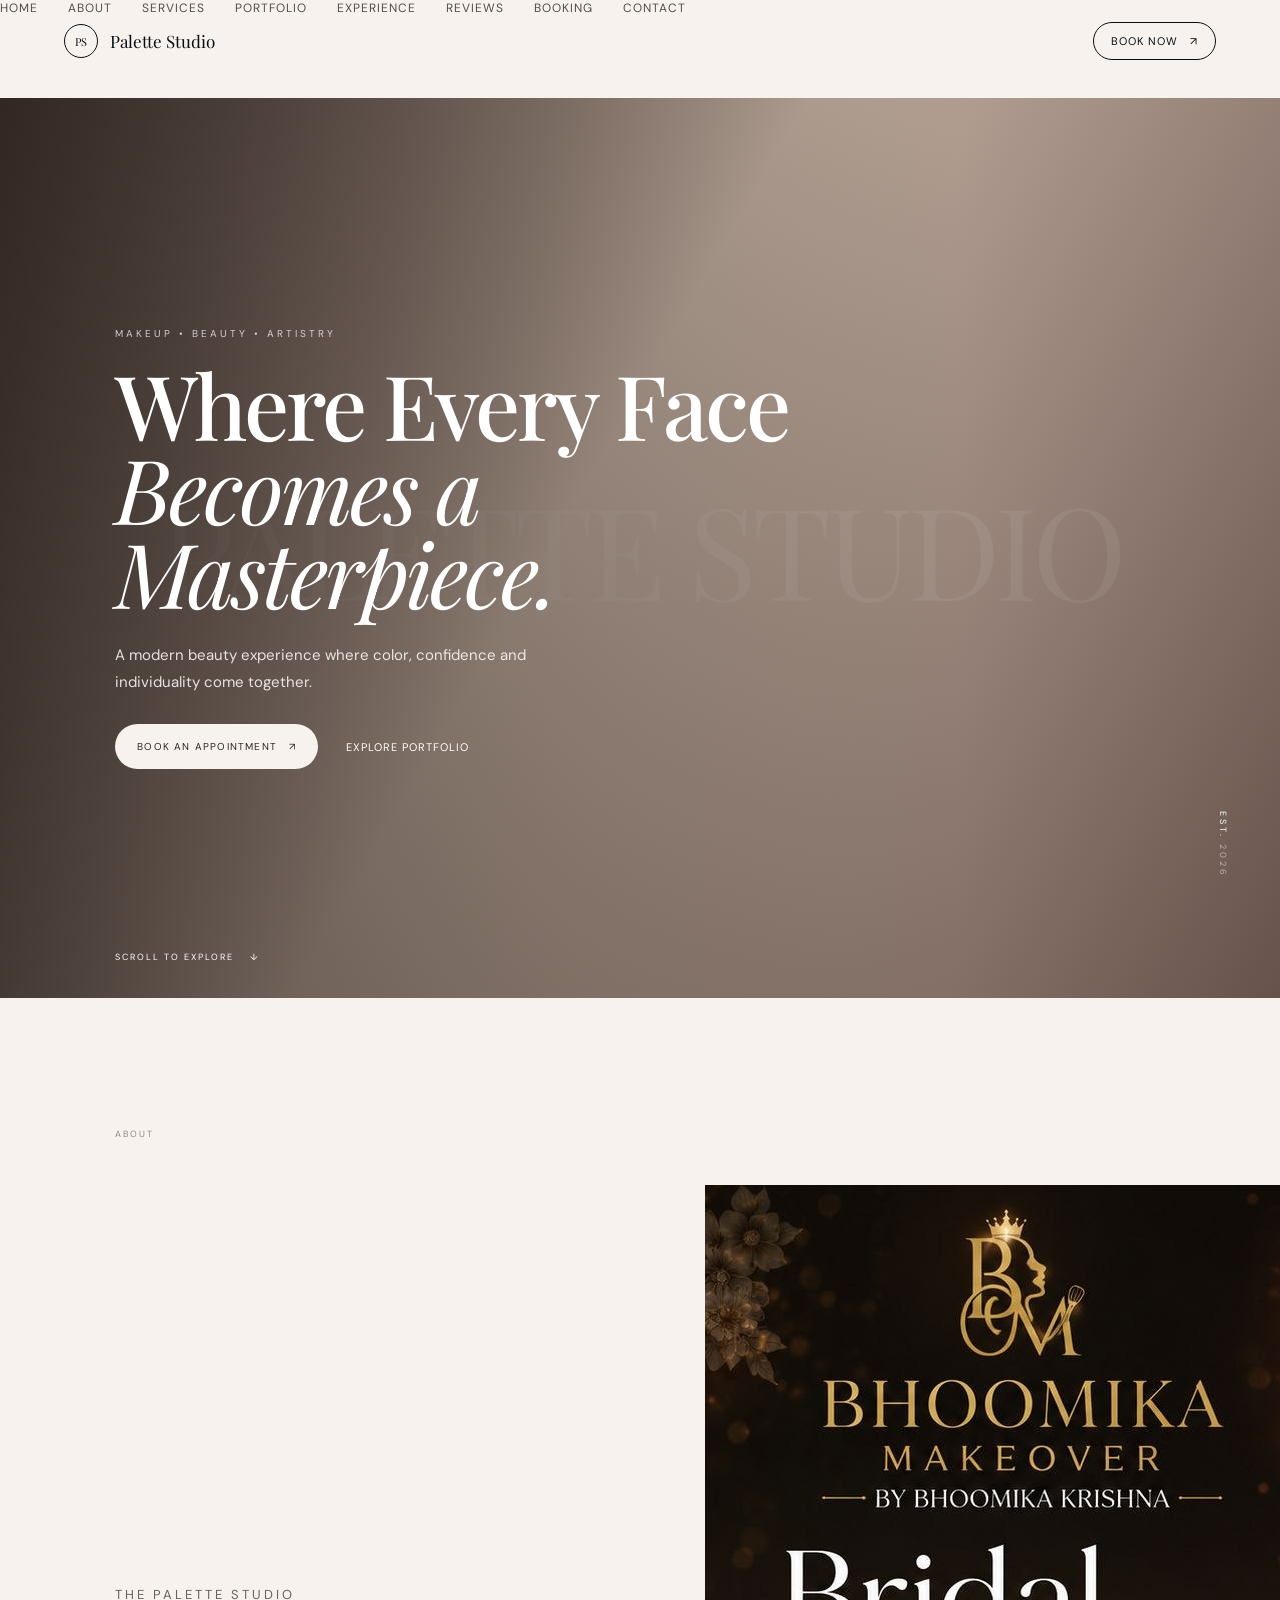
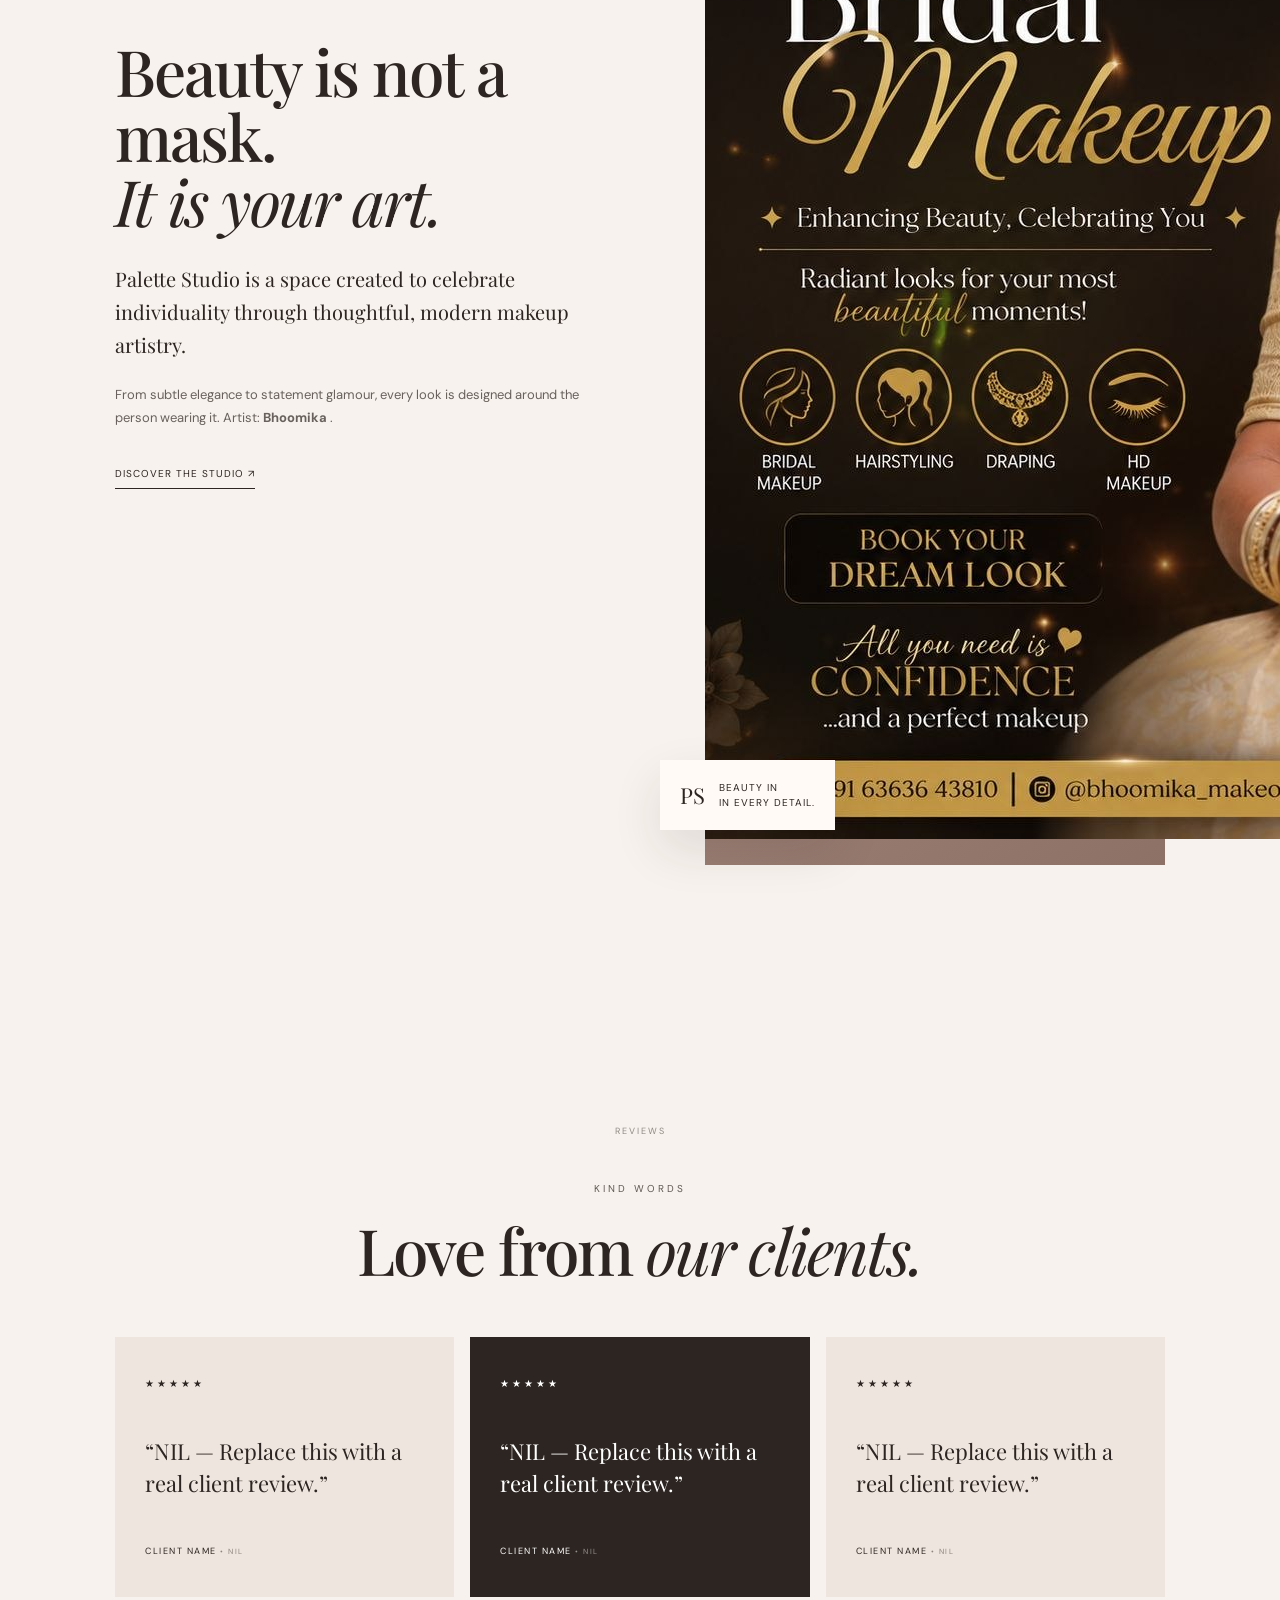
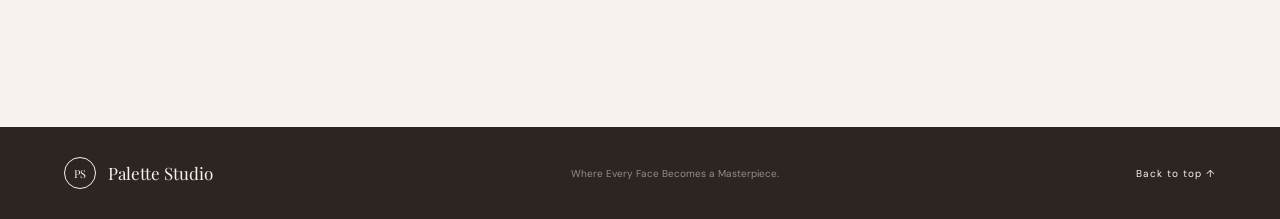
==== index.html @ 34e4a883 "Update index.html" ====
<!DOCTYPE html>

<html lang="en"><head>
<meta charset="utf-8"/><meta content="width=device-width, initial-scale=1.0" name="viewport"/>
<meta content="Palette Studio — Where Every Face Becomes a Masterpiece." name="description"/>
<title>Home | Palette Studio</title>
<link href="https://fonts.googleapis.com" rel="preconnect"/><link crossorigin="" href="https://fonts.gstatic.com" rel="preconnect"/>
<link href="https://fonts.googleapis.com/css2?family=DM+Sans:wght@400;500;600&amp;family=Playfair+Display:wght@400;500;600;700&amp;display=swap" rel="stylesheet"/>
<link href="style.css" rel="stylesheet"/></head><body id="top">
<div class="loader"><div class="loader-logo">PS</div><span>Palette Studio</span></div>
<header class="site-header">
<a class="brand" href="index.html#home"><span class="brand-mark">PS</span><span>Palette Studio</span></a>
<a class="nav-cta" href="booking.html">Book Now<span>↗</span></a>
<button aria-expanded="false" aria-label="Open menu" class="menu-toggle" id="menuToggle"><span></span><span></span></button>
</header>
<nav aria-label="Main navigation" class="nav" id="nav">
<a href="index.html#home">Home</a>
<a href="index.html#about">About</a>
<a href="services.html">Services</a>
<a href="portfolio.html">Portfolio</a>
<a href="experience.html">Experience</a>
<a href="index.html#reviews">Reviews</a>
<a href="booking.html">Booking</a>
<a href="contact.html">Contact</a>
</nav>
<main class="page-main"><section class="hero landing-section" id="home">
<div class="hero-image"></div>
<div class="hero-overlay"></div>
<div class="hero-content reveal">
<p class="eyebrow">MAKEUP • BEAUTY • ARTISTRY</p>
<h1>Where Every Face<br/><em>Becomes a Masterpiece.</em></h1>
<p class="hero-copy">A modern beauty experience where color, confidence and individuality come together.</p>
<div class="hero-actions">
<a class="btn btn-light" href="booking.html">Book an Appointment <span>↗</span></a>
<a class="text-link" href="portfolio.html">Explore Portfolio <span></span></a>
</div>
</div>
<div class="hero-side">EST. <span>2026</span></div>
<div class="scroll-note">SCROLL TO EXPLORE <span>↓</span></div>
</section>
<section class="intro section landing-section" id="about">
<div class="section-number">ABOUT</div>
<div class="intro-grid">
<div class="intro-copy reveal">
<p class="eyebrow">THE PALETTE STUDIO</p>
<h2>Beauty is not a mask.<br/><em>It is your art.</em></h2>
<p class="lead">Palette Studio is a space created to celebrate individuality through thoughtful, modern makeup artistry.</p>
<p>From subtle elegance to statement glamour, every look is designed around the person wearing it. Artist: <strong> Bhoomika </strong>.<strong></strong></p>
<a class="outline-link" href="services.html">Discover the Studio <span>↗</span></a>
</div>
<div class="intro-visual reveal">
 
<div class="image-frame portrait-placeholder"><img src="index_img.jpg" alt="brocher"><span>YOUR<br/>PHOTO</span></div>
   
<div class="floating-card"><span>PS</span><small>Beauty in<br/>in every detail.</small></div>
</div>
</div>
</section>
<section class="reviews section landing-section" id="reviews">
<div class="section-heading centered reveal"><div class="section-number">REVIEWS</div><p class="eyebrow">KIND WORDS</p><h2>Love from <em>our clients.</em></h2></div>
<div class="review-grid">
<blockquote class="review reveal"><span>★★★★★</span><p>“NIL — Replace this with a real client review.”</p><footer>CLIENT NAME <small>• NIL</small></footer></blockquote>
<blockquote class="review featured reveal"><span>★★★★★</span><p>“NIL — Replace this with a real client review.”</p><footer>CLIENT NAME <small>• NIL</small></footer></blockquote>
<blockquote class="review reveal"><span>★★★★★</span><p>“NIL — Replace this with a real client review.”</p><footer>CLIENT NAME <small>• NIL</small></footer></blockquote>
</div>
</section></main>
<footer class="footer">
<a class="brand" href="index.html#home"><span class="brand-mark">PS</span><span>Palette Studio</span></a>
<p>Where Every Face Becomes a Masterpiece.</p>
<div><a href="#top">Back to top ↑</a></div>
</footer>

<script src="script.js"></script></body></html>
---- style.css ----
*{box-sizing:border-box;margin:0;padding:0}html{scroll-behavior:smooth}body{font-family:"DM Sans",sans-serif;background:#f7f2ed;color:#2d2521;overflow-x:hidden}a{color:inherit;text-decoration:none}button{font:inherit}.loader{position:fixed;inset:0;background:#2d2521;color:#f7f2ed;z-index:9999;display:flex;align-items:center;justify-content:center;flex-direction:column;gap:12px;transition:.7s}.loader.hide{opacity:0;pointer-events:none}.loader-logo,.brand-mark{width:42px;height:42px;border:1px solid currentColor;border-radius:50%;display:grid;place-items:center;font-family:"Playfair Display";font-size:14px}.loader span{font-family:"Playfair Display";letter-spacing:2px}.site-header{height:82px;position:fixed;top:0;left:0;right:0;z-index:1000;padding:0 5vw;display:flex;align-items:center;justify-content:space-between;color:#fff;mix-blend-mode:difference;transition:background .35s ease,color .35s ease,box-shadow .35s ease,backdrop-filter .35s ease}.site-header.menu-open{background:#2d2521;color:#f7f2ed;mix-blend-mode:normal}.site-header.scrolled{background:rgba(247,242,237,.96);color:#2d2521;mix-blend-mode:normal;box-shadow:0 8px 30px rgba(45,37,33,.08);backdrop-filter:blur(12px)}.brand{display:flex;align-items:center;gap:12px;font-family:"Playfair Display";font-size:17px}.brand-mark{width:34px;height:34px;font-size:11px}.nav{display:flex;gap:30px;font-size:12px;letter-spacing:1px;text-transform:uppercase}.nav a{opacity:.8;transition:.3s}.nav a:hover{opacity:1}.nav-cta{border:1px solid currentColor;padding:11px 17px;border-radius:30px;font-size:11px;text-transform:uppercase;letter-spacing:1px}.nav-cta span,.btn span{margin-left:12px}.menu-toggle{display:none;background:none;border:0;color:inherit}.hero{height:100vh;min-height:680px;position:relative;color:#fff;display:flex;align-items:center;padding:0 9vw}.hero-image{position:absolute;inset:0;background:linear-gradient(120deg,#65544d,#cbb7a8 45%,#6d5750)}.hero-image:after{content:"PALETTE STUDIO";position:absolute;inset:0;display:grid;place-items:center;font:clamp(50px,10vw,170px)/1 "Playfair Display";color:rgba(255,255,255,.08);letter-spacing:-5px}.hero-overlay{position:absolute;inset:0;background:linear-gradient(90deg,rgba(30,22,19,.72),rgba(30,22,19,.08) 75%)}.hero-content{position:relative;z-index:1;max-width:800px}.eyebrow{font-size:10px;letter-spacing:3px;text-transform:uppercase;margin-bottom:22px;opacity:.75}.hero h1{font:clamp(48px,7vw,100px)/.94 "Playfair Display";letter-spacing:-3px;font-weight:500}.hero h1 em,h2 em,h3 em{font-style:italic;font-weight:400}.hero-copy{max-width:460px;margin:28px 0;font-size:15px;line-height:1.8;opacity:.85}.hero-actions{display:flex;align-items:center;gap:28px}.btn{display:inline-flex;align-items:center;padding:16px 22px;border-radius:40px;text-transform:uppercase;letter-spacing:1.2px;font-size:10px}.btn-light{background:#f7f2ed;color:#2d2521}.btn-dark{background:#2d2521;color:#f7f2ed}.text-link{font-size:11px;text-transform:uppercase;letter-spacing:1px}.text-link span{margin-left:10px}.hero-side{position:absolute;right:4vw;bottom:120px;writing-mode:vertical-rl;font-size:9px;letter-spacing:3px}.hero-side span{opacity:.5}.scroll-note{position:absolute;bottom:35px;left:9vw;font-size:9px;letter-spacing:2px}.scroll-note span{margin-left:12px}.section{padding:130px 9vw;scroll-margin-top:92px}.section-number{font-size:9px;letter-spacing:2px;opacity:.5;margin-bottom:45px}.intro-grid{display:grid;grid-template-columns:1fr 1fr;gap:9vw;align-items:center}.intro-copy h2,.section-heading h2,.experience h2,.contact h2{font:clamp(42px,5vw,72px)/1.02 "Playfair Display";font-weight:500;letter-spacing:-2px;margin-bottom:28px}.intro-copy .lead{font:20px/1.65 "Playfair Display";max-width:520px}.intro-copy>p:not(.lead){font-size:13px;line-height:1.8;max-width:500px;margin:22px 0 32px;opacity:.7}.outline-link{display:inline-block;border-bottom:1px solid #2d2521;padding-bottom:8px;text-transform:uppercase;font-size:10px;letter-spacing:1px}.intro-visual{position:relative;max-width:460px;margin-left:auto}.image-frame{aspect-ratio:4/5;background:#d7c8bd;display:grid;place-items:center}.portrait-placeholder{background:linear-gradient(145deg,#c5ada0,#8d7066)}.portrait-placeholder span,.gallery-placeholder span{color:rgba(255,255,255,.65);letter-spacing:4px;font-size:10px;text-align:center}.floating-card{position:absolute;left:-45px;bottom:35px;background:#fffaf6;padding:20px;display:flex;gap:14px;align-items:center;box-shadow:0 20px 50px #2d25211c}.floating-card span{font:22px "Playfair Display"}.floating-card small{font:10px/1.5 "DM Sans";letter-spacing:1px;text-transform:uppercase}.services{background:#eee5de}.section-heading{max-width:720px}.section-heading>p:last-child{font-size:13px;line-height:1.8;max-width:480px;opacity:.6}.service-list{margin-top:65px;border-top:1px solid #2d252122}.service-card{display:grid;grid-template-columns:80px 1fr 40px;align-items:center;gap:20px;padding:28px 10px;border-bottom:1px solid #2d252122;transition:.4s}.service-card:hover{padding-left:25px;background:#f7f2ed}.service-no{font-size:10px;opacity:.45}.service-card h3{font:clamp(28px,3vw,44px) "Playfair Display";font-weight:400}.service-card p{font-size:11px;opacity:.55;margin-top:8px}.service-arrow{font-size:20px;transition:.3s}.service-card:hover .service-arrow{transform:rotate(45deg)}.statement{background:#2d2521;color:#f7f2ed;min-height:580px;display:grid;place-items:center;text-align:center;padding:80px 20px}.statement-inner{display:flex;align-items:center;flex-direction:column}.quote-mark{font:80px "Playfair Display";opacity:.4}.statement p{font:clamp(35px,5vw,68px)/1.1 "Playfair Display";letter-spacing:-2px}.statement-line{height:1px;width:70px;background:#f7f2ed55;margin:35px}.statement small{font-size:9px;letter-spacing:4px}.work-heading{display:flex;justify-content:space-between;gap:50px;align-items:end;max-width:none}.work-heading>p{max-width:300px;font-size:12px;line-height:1.8;opacity:.6}.gallery{margin-top:60px;display:grid;grid-template-columns:1.1fr .8fr .8fr;gap:18px;align-items:start}.gallery-item{position:relative}.gallery-item.tall{grid-row:span 2}.gallery-item.wide{grid-column:span 2}.gallery-placeholder{min-height:340px;background:linear-gradient(145deg,#a98d7f,#d7c7bd);display:grid;place-items:center;transition:.5s}.tall .gallery-placeholder{min-height:700px;background:linear-gradient(145deg,#765c53,#cbb0a3)}.wide .gallery-placeholder{min-height:330px;background:linear-gradient(100deg,#8b7065,#d3bfb2)}.gallery-item:hover .gallery-placeholder{transform:scale(.985)}.gallery-label{font-size:9px;letter-spacing:1.5px;margin-top:10px;opacity:.55}.experience{background:#e4d8cf}.experience-grid{display:grid;grid-template-columns:1fr 1.5fr;gap:8vw}.feature-grid{display:grid;grid-template-columns:1fr 1fr;gap:1px;background:#2d252120}.feature{background:#e4d8cf;padding:35px 25px;min-height:190px}.feature b{font-size:9px;letter-spacing:2px;opacity:.5}.feature h3{font:26px "Playfair Display";margin:28px 0 10px}.feature p{font-size:11px;line-height:1.7;opacity:.6}.centered{text-align:center;margin:auto}.review-grid{margin-top:55px;display:grid;grid-template-columns:repeat(3,1fr);gap:16px}.review{padding:40px 30px;background:#eee5de;min-height:260px;display:flex;flex-direction:column;justify-content:space-between}.review.featured{background:#2d2521;color:#fff}.review span{font-size:10px;letter-spacing:3px}.review p{font:22px/1.45 "Playfair Display"}.review footer{font-size:9px;letter-spacing:1.5px}.review footer small{opacity:.5}.booking{min-height:620px;background:#c6a99b;position:relative;overflow:hidden;padding:120px 9vw;display:flex;align-items:center}.booking-content{position:relative;z-index:2;max-width:650px}.booking h2{font:clamp(50px,7vw,100px)/.95 "Playfair Display";letter-spacing:-4px;margin-bottom:28px}.booking-content>p:not(.eyebrow){max-width:440px;line-height:1.8;font-size:14px;margin-bottom:32px}.booking-orbit{position:absolute;right:-7%;top:50%;transform:translateY(-50%);width:min(55vw,650px);aspect-ratio:1;border:1px solid #fff6;border-radius:50%;display:grid;place-items:center;font:clamp(40px,7vw,90px) "Playfair Display";color:#fff4;letter-spacing:-5px}.booking-orbit:before,.booking-orbit:after{content:"";position:absolute;border:1px solid #fff5;border-radius:50%}.booking-orbit:before{inset:13%}.booking-orbit:after{inset:26%}.booking-orbit span{position:absolute}.booking-orbit span:last-child{transform:translate(100px,100px);font-size:.35em}.contact{background:#f7f2ed;scroll-margin-top:92px}.contact-grid{display:grid;grid-template-columns:1fr 1.1fr;gap:8vw;align-items:start}.contact-intro{position:sticky;top:110px}.contact-copy{max-width:420px;font-size:13px;line-height:1.8;opacity:.6;margin-top:18px}.contact-form{border-top:1px solid #2d252122}.form-field{padding:18px 0;border-bottom:1px solid #2d252122}.form-field label{display:block;font-size:9px;letter-spacing:2px;text-transform:uppercase;opacity:.55;margin-bottom:9px}.form-field label span{opacity:.8}.form-field input,.form-field select,.form-field textarea{width:100%;border:0;outline:0;background:transparent;color:#2d2521;font:20px/1.4 "Playfair Display";padding:4px 0;border-radius:0}.form-field input::placeholder,.form-field textarea::placeholder{color:#2d252166}.form-field select{font-family:"DM Sans",sans-serif;font-size:13px;cursor:pointer}.form-field textarea{font-family:"DM Sans",sans-serif;font-size:13px;resize:vertical;min-height:105px}.form-row{display:grid;grid-template-columns:1fr 1fr;gap:35px}.form-field input:focus,.form-field select:focus,.form-field textarea:focus{border-bottom:1px solid #2d2521}.form-field input.invalid,.form-field select.invalid,.form-field textarea.invalid{border-bottom:1px solid #a23b2f}.field-error{display:block;min-height:16px;margin-top:5px;font-size:10px;color:#a23b2f}.form-submit{border:0;cursor:pointer;margin-top:28px;padding:18px 25px}.form-note{font-size:10px;line-height:1.7;opacity:.5;margin-top:14px}.form-status{font-size:11px;min-height:18px;margin-top:10px}.footer{background:#2d2521;color:#f7f2ed;padding:30px 5vw;display:flex;align-items:center;justify-content:space-between}.footer{background:#2d2521;color:#f7f2ed;padding:30px 5vw;display:flex;align-items:center;justify-content:space-between}.footer .brand-mark{width:32px;height:32px}.footer p{font-size:10px;opacity:.5}.footer>div{font-size:10px;letter-spacing:1px}.reveal{opacity:0;transform:translateY(30px);transition:opacity .8s ease,transform .8s ease}.reveal.visible{opacity:1;transform:none}.cursor-dot,.cursor-ring{position:fixed;pointer-events:none;z-index:9998;transform:translate(-50%,-50%);border-radius:50%}.cursor-dot{width:5px;height:5px;background:#2d2521}.cursor-ring{width:28px;height:28px;border:1px solid #2d2521;transition:width .25s,height .25s}.cursor-ring.active{width:48px;height:48px}@media(max-width:900px){
  html.menu-open,body.menu-open{overflow:hidden;height:100%;}
  body.menu-open{touch-action:none;}
  .site-header{
    height:82px;
    position:fixed;
    top:0;left:0;right:0;
    padding:0 5vw;
    mix-blend-mode:normal;
    background:#000;
    color:#f7f2ed;
    z-index:3000;
  }
  .site-header.scrolled{background:#f7f2ed;color:#2d2521;}
  .site-header.menu-open,.site-header.menu-open.scrolled{
    background:#000;
    color:#f7f2ed;
    mix-blend-mode:normal;
    box-shadow:none;
  }
  .site-header .brand,.site-header .menu-toggle{position:relative;z-index:3002;}
  .site-header .nav-cta{display:none;}
  .nav{
    display:none;
    position:fixed;
    top:82px;
    left:0;
    right:0;
    bottom:0;
    width:100%;
    height:calc(100dvh - 82px);
    margin:0;
    padding:42px 9vw 60px;
    background:#000;
    color:#f7f2ed;
    flex-direction:column;
    justify-content:flex-start;
    align-items:flex-start;
    gap:28px;
    overflow-y:auto;
    overflow-x:hidden;
    -webkit-overflow-scrolling:touch;
    z-index:2999;
    opacity:0;
    visibility:hidden;
    pointer-events:none;
    transform:none;
    mix-blend-mode:normal;
    isolation:isolate;
  }
  .nav.open{
    display:flex;
    opacity:1;
    visibility:visible;
    pointer-events:auto;
  }
  .nav a{
    display:block;
    color:#f7f2ed;
    opacity:1;
    font-size:16px;
    line-height:1.2;
    letter-spacing:2px;
    padding:4px 0;
  }
  .menu-toggle{
    display:flex;
    flex-direction:column;
    gap:5px;
    width:30px;
    height:30px;
    align-items:flex-end;
    justify-content:center;
    background:#000;
    border:0;
    color:#f7f2ed;
    padding:0;
    cursor:pointer;
  }
  .menu-toggle span{display:block;width:22px;height:1px;background:currentColor;}
  .hero{padding:0 7vw;}
  .hero h1{letter-spacing:-2px;}
  .section{padding:95px 7vw;}
  .intro-grid,.experience-grid,.contact-grid{grid-template-columns:1fr;gap:55px;}
  .intro-visual{margin:auto;width:80%;}
  .work-heading{display:block;}
  .work-heading>p{margin-top:20px;}
  .gallery{grid-template-columns:1fr 1fr;}
  .gallery-item.tall{grid-row:auto;}
  .tall .gallery-placeholder{min-height:500px;}
  .wide{grid-column:span 2;}
  .review-grid{grid-template-columns:1fr;}
  .booking{padding:90px 7vw;}
  .booking-orbit{right:-25%;width:90vw;opacity:.8;}
  .footer{flex-wrap:wrap;gap:20px;}
  .footer p{order:3;width:100%;}
}
@media(max-width:600px){
  .site-header{height:76px;}
  .nav{top:76px;height:calc(100dvh - 76px);}
  .brand{font-size:16px;}
  .brand-mark{width:38px;height:38px;}
  .hero{min-height:700px;}
  .hero-actions{flex-direction:column;align-items:flex-start;gap:20px;}
  .intro-visual{width:92%;}
  .floating-card{left:-15px;}
  .form-row{grid-template-columns:1fr;gap:0;}
  .contact-intro{position:static;}
  .gallery{grid-template-columns:1fr;}
  .wide{grid-column:auto;}
  .tall .gallery-placeholder,.gallery-placeholder,.wide .gallery-placeholder{min-height:430px;}
  .feature-grid{grid-template-columns:1fr;}
  .booking h2{letter-spacing:-2px;}
  .booking-orbit{right:-55%;width:120vw;}
  .cursor-dot,.cursor-ring{display:none;}
  .footer{display:grid;grid-template-columns:1fr;}
  .footer p{order:initial;width:auto;}
}

/* =========================================================
   TRUE MULTI-PAGE NAVIGATION
   ========================================================= */
html { background:#f7f2ed; }
body { min-height:100vh; }
.page-main { padding-top:82px; }
.page-main > section:first-child { min-height:calc(100vh - 82px); }
.menu-page-main > section:first-child { min-height:calc(100vh - 82px); }

@media(max-width:900px){
  .site-header{position:fixed!important;top:0!important;left:0!important;right:0!important;z-index:5000!important;mix-blend-mode:normal!important;background:#000!important;color:#f7f2ed!important;}
  .site-header.scrolled,.site-header.menu-open{background:#000!important;color:#f7f2ed!important;}
  .nav{z-index:4999!important;background:#000!important;color:#f7f2ed!important;}
  .nav.open{display:flex!important;}
  .page-main{padding-top:76px;}
  .page-main > section:first-child,.menu-page-main > section:first-child{min-height:calc(100vh - 76px);}
}

/* A mobile menu is an opaque layer, never transparent to page content. */
@media(max-width:900px){
  .nav{background:#000!important;opacity:1!important;backdrop-filter:none!important;isolation:isolate!important;}
  .nav a{color:#f7f2ed!important;}
  body.menu-open{overflow:hidden!important;position:fixed!important;width:100%!important;left:0;right:0;}
  html.menu-open{overflow:hidden!important;}
}
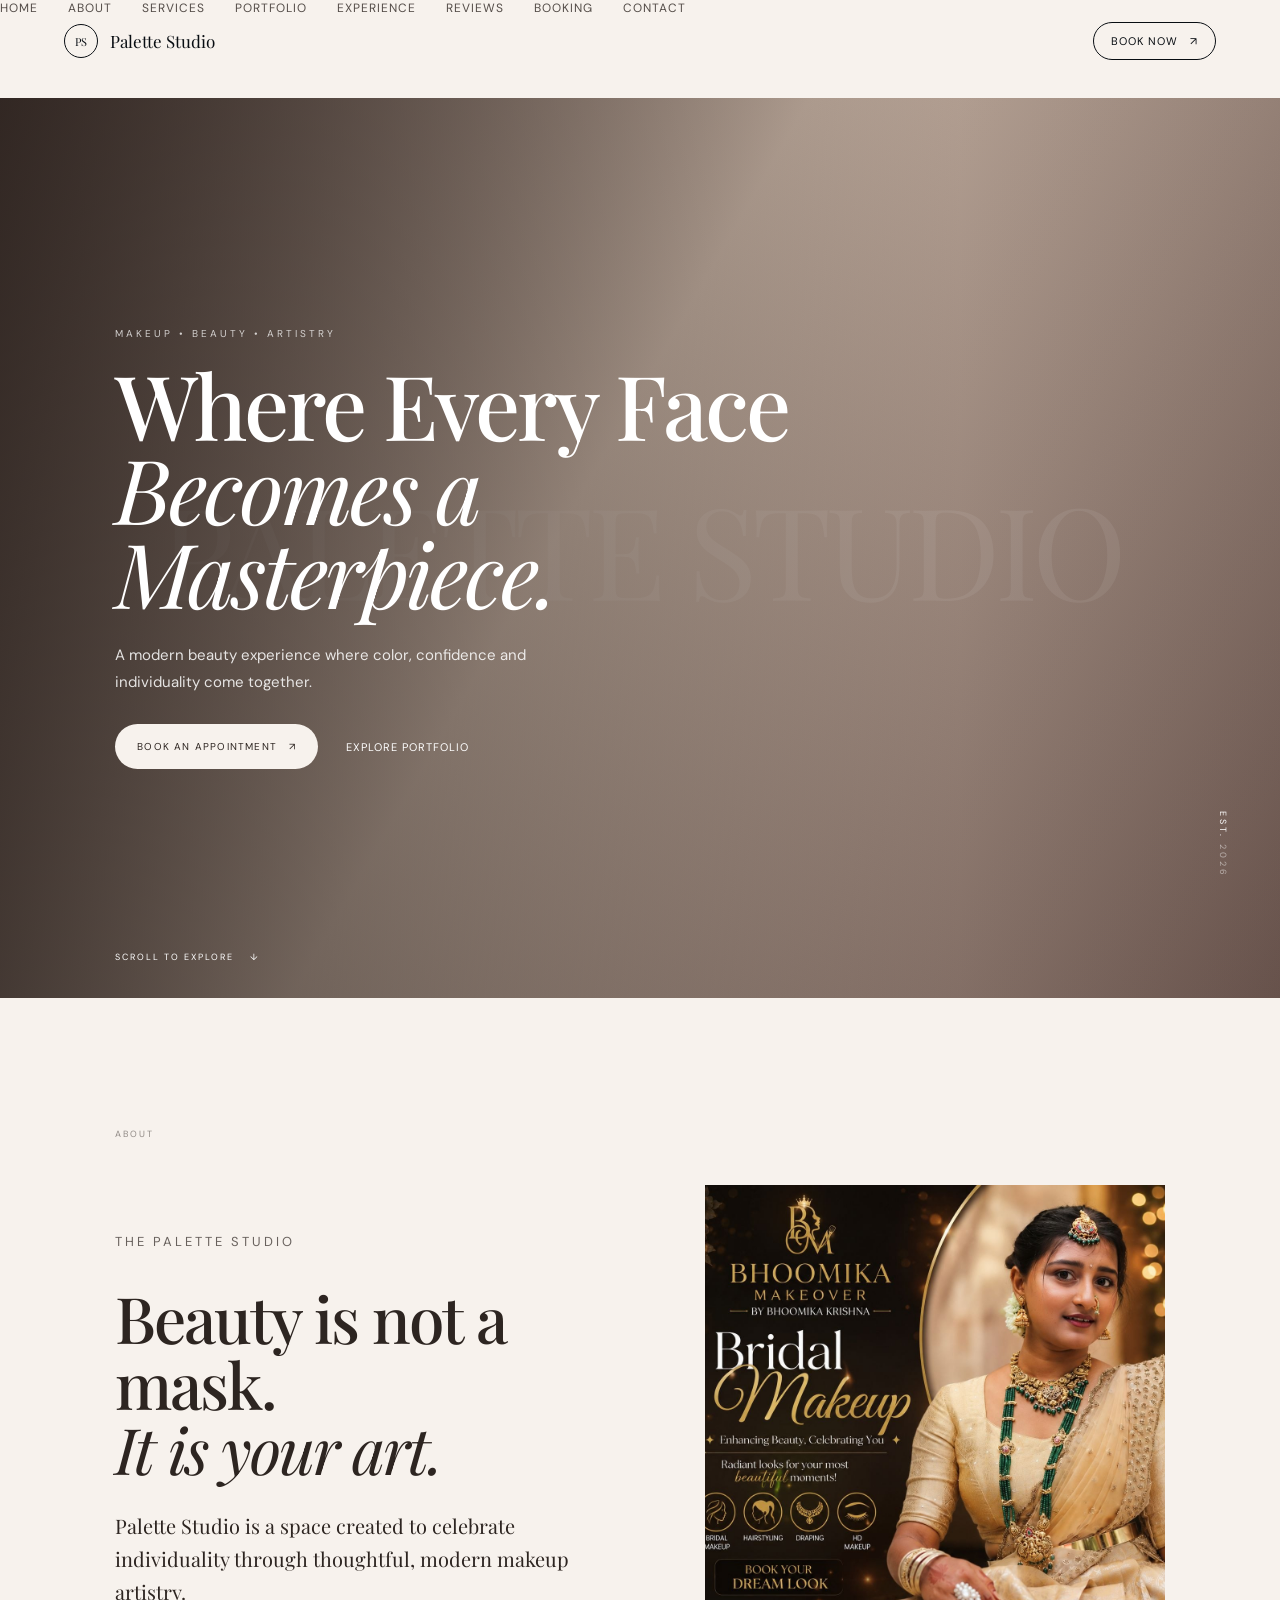
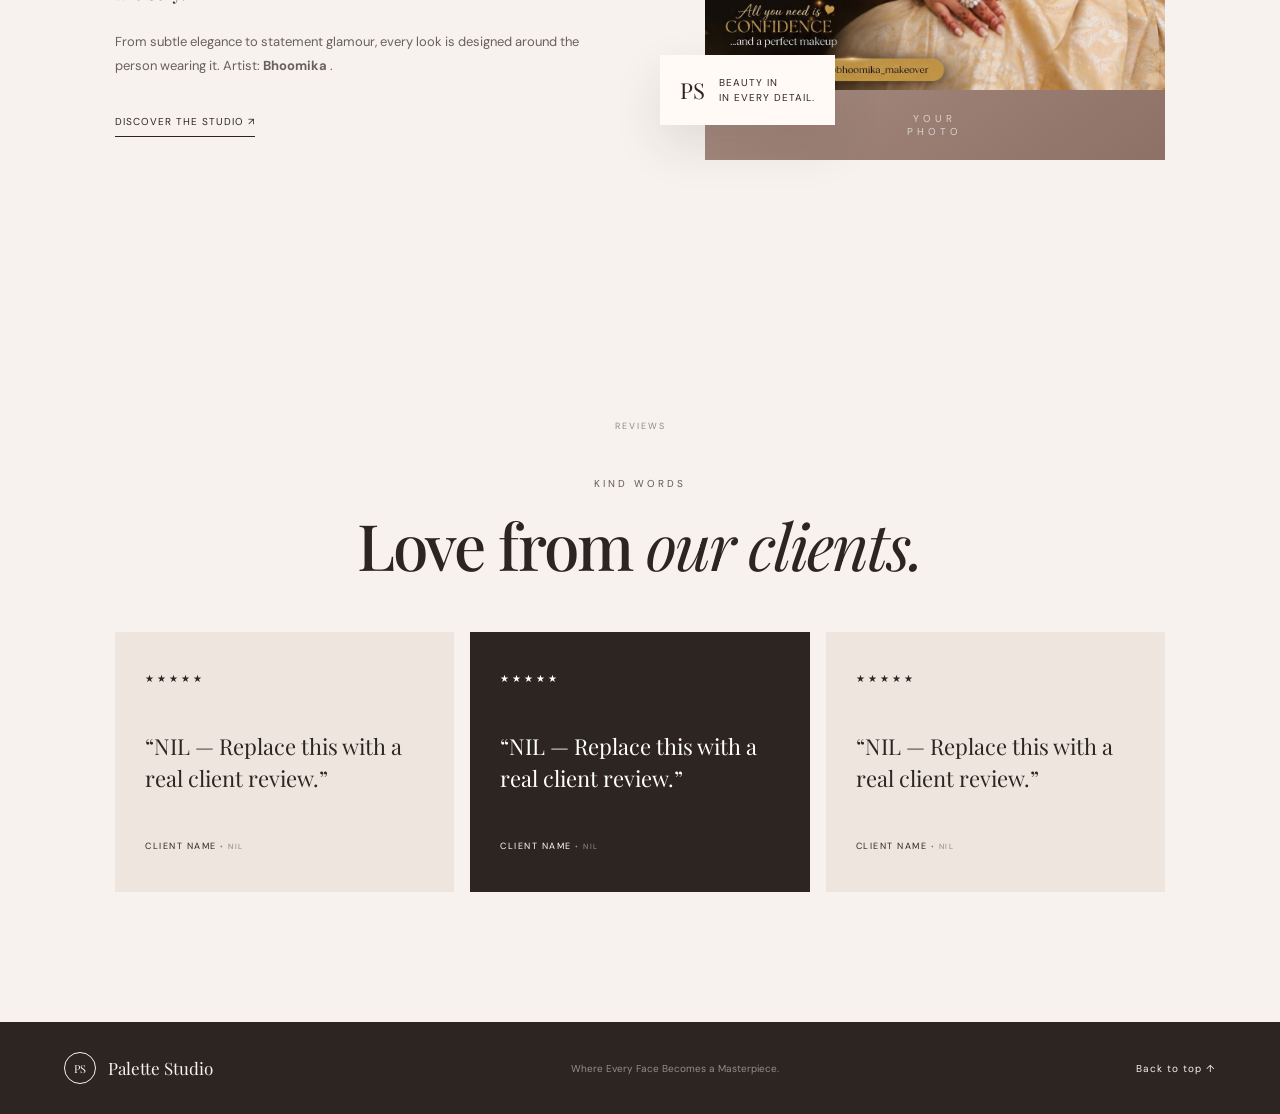
==== commit 7cb42b57: "Update index.html" ====
--- a/index.html
+++ b/index.html
@@ -49,9 +49,11 @@
 <a class="outline-link" href="services.html">Discover the Studio <span>↗</span></a>
 </div>
 <div class="intro-visual reveal">
+<div class="image-frame portrait-placeholder">
  
-<div class="image-frame portrait-placeholder"><img src="index_img.jpg" alt="brocher"><span>YOUR<br/>PHOTO</span></div>
-   
+ <img src="index_img.jpg" alt="brocher" style="width: 100%; height: 100%; object-fit: cover;">
+ 
+ <span>YOUR<br/>PHOTO</span></div>
 <div class="floating-card"><span>PS</span><small>Beauty in<br/>in every detail.</small></div>
 </div>
 </div>
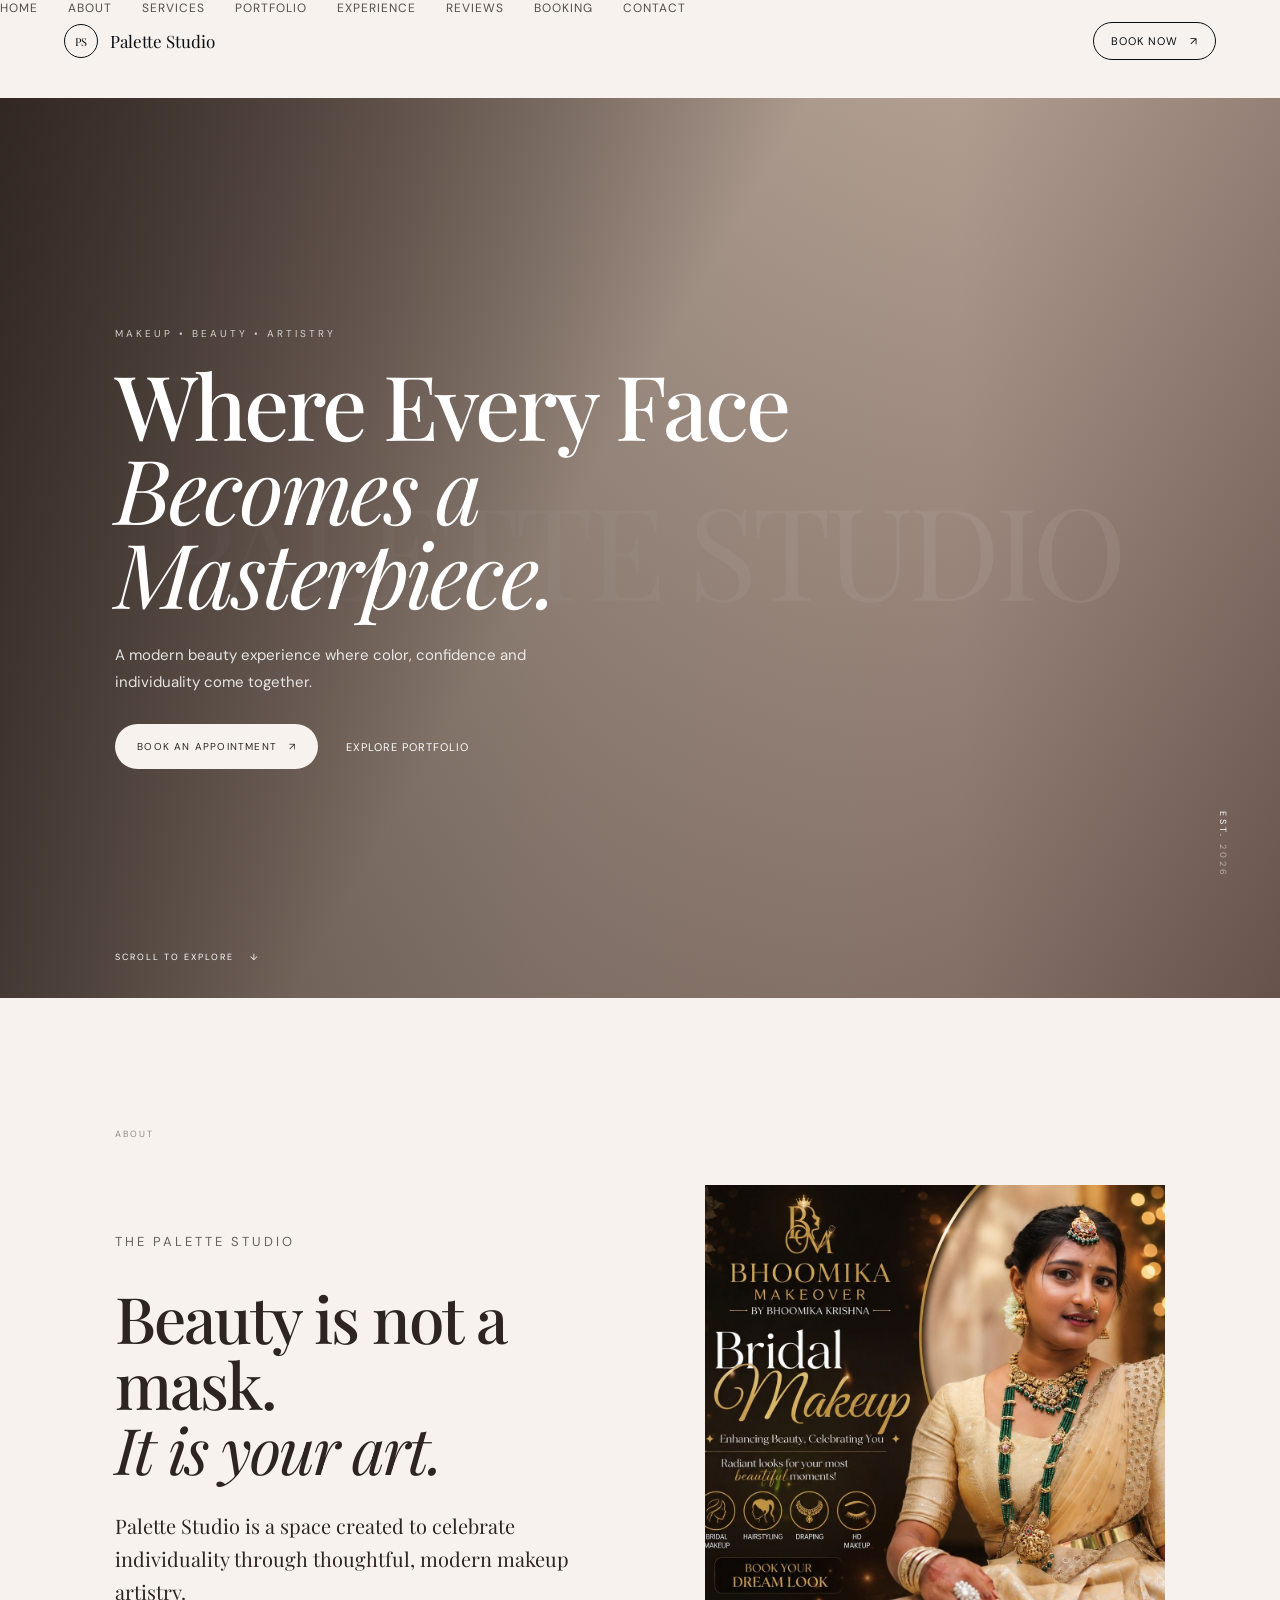
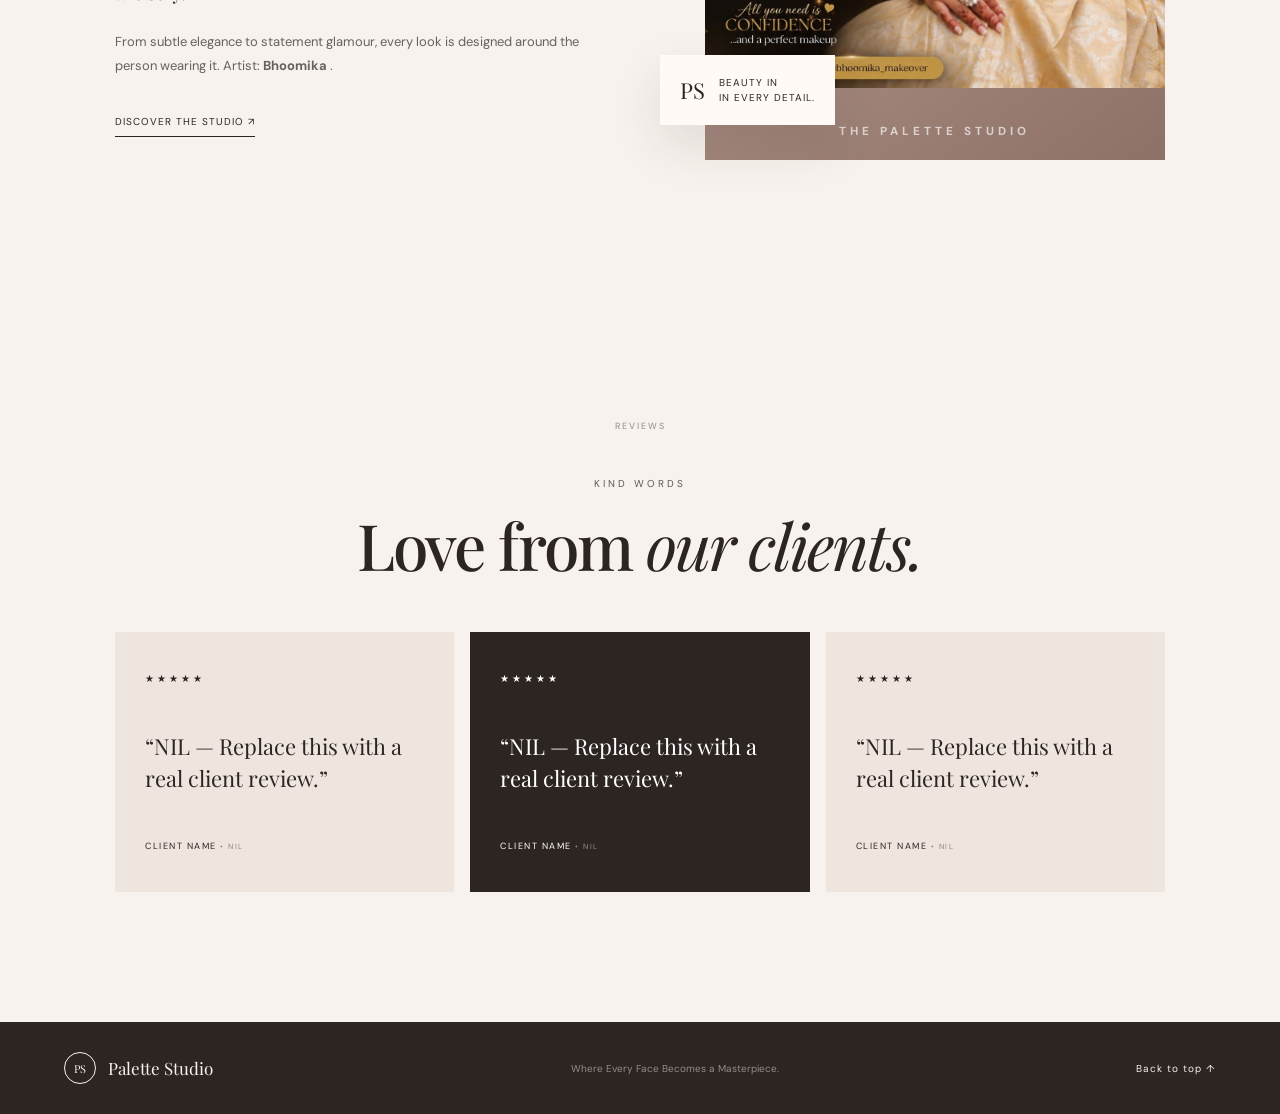
==== commit 4859e4df: "Update index.html" ====
--- a/index.html
+++ b/index.html
@@ -53,7 +53,7 @@
  
  <img src="index_img.jpg" alt="brocher" style="width: 100%; height: 100%; object-fit: cover;">
  
- <span>YOUR<br/>PHOTO</span></div>
+ <span><br/><h3>THE PALETTE STUDIO</h3></span></div>
 <div class="floating-card"><span>PS</span><small>Beauty in<br/>in every detail.</small></div>
 </div>
 </div>
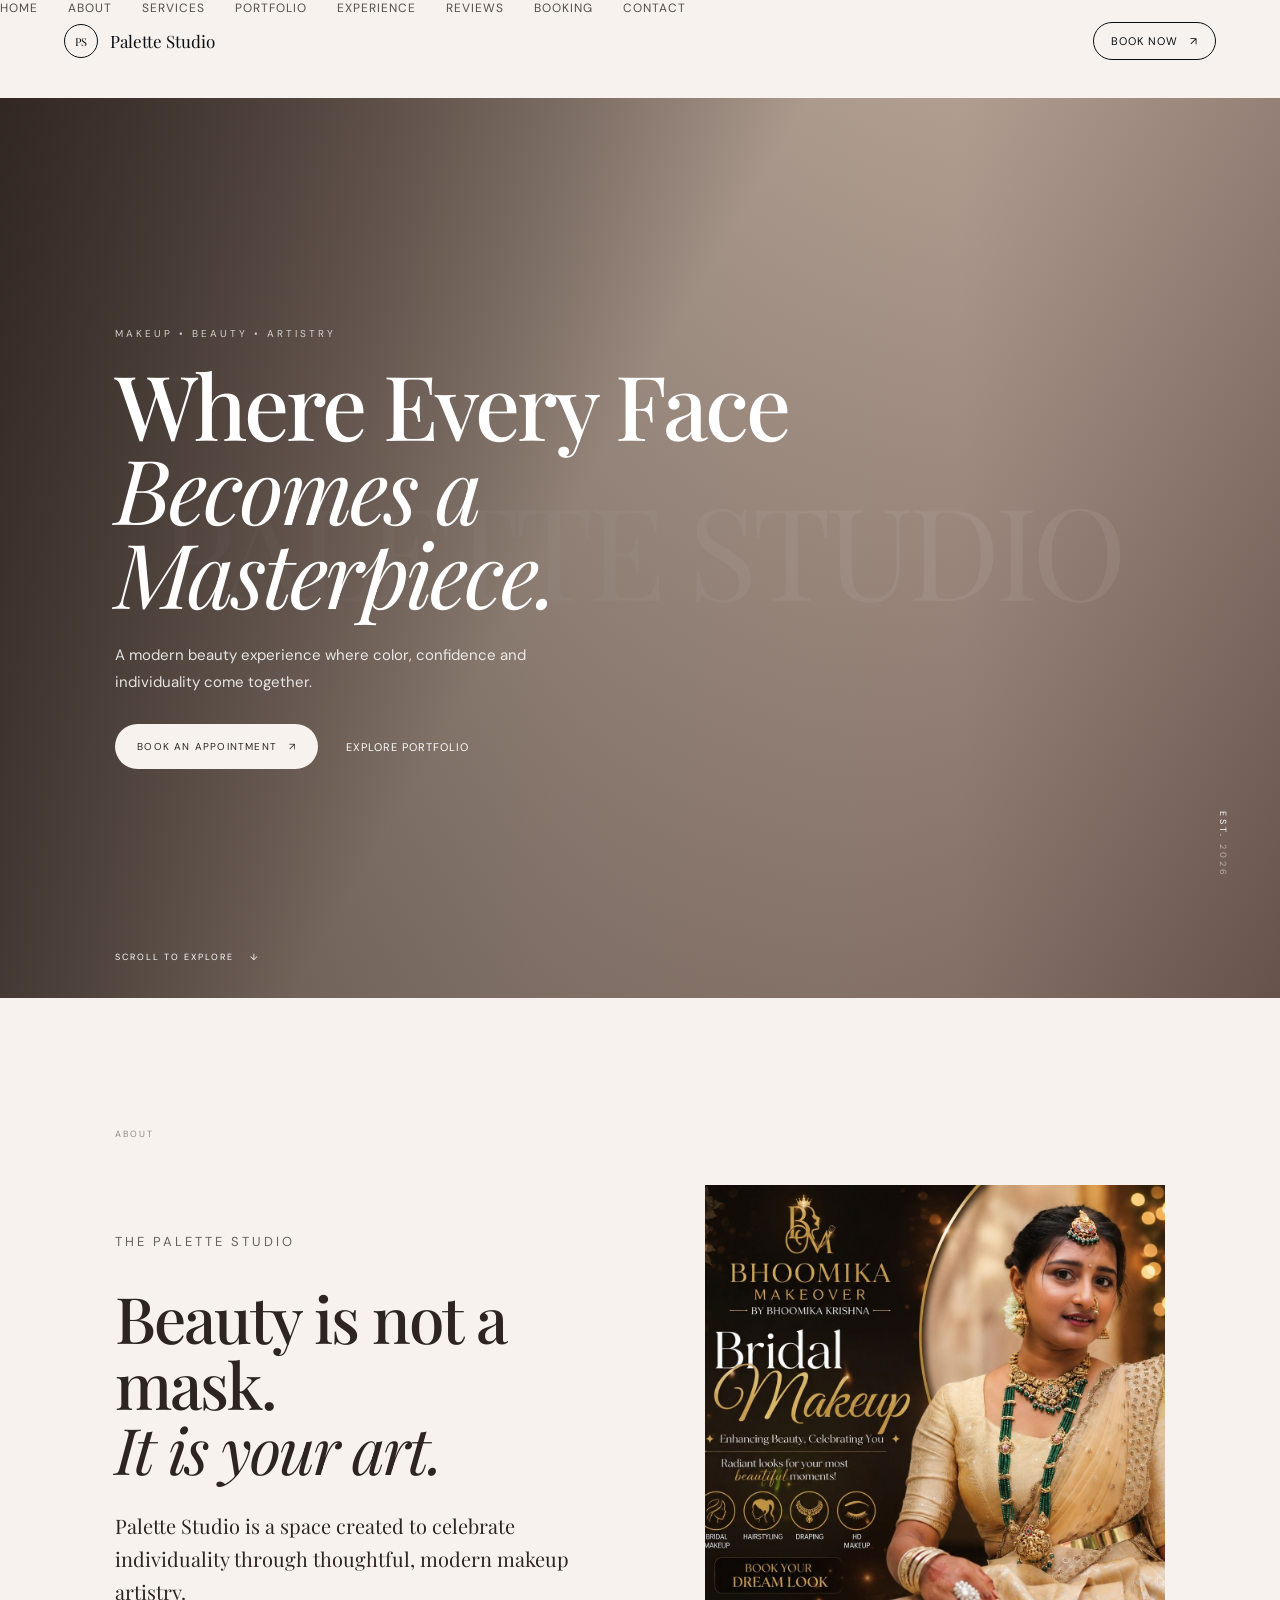
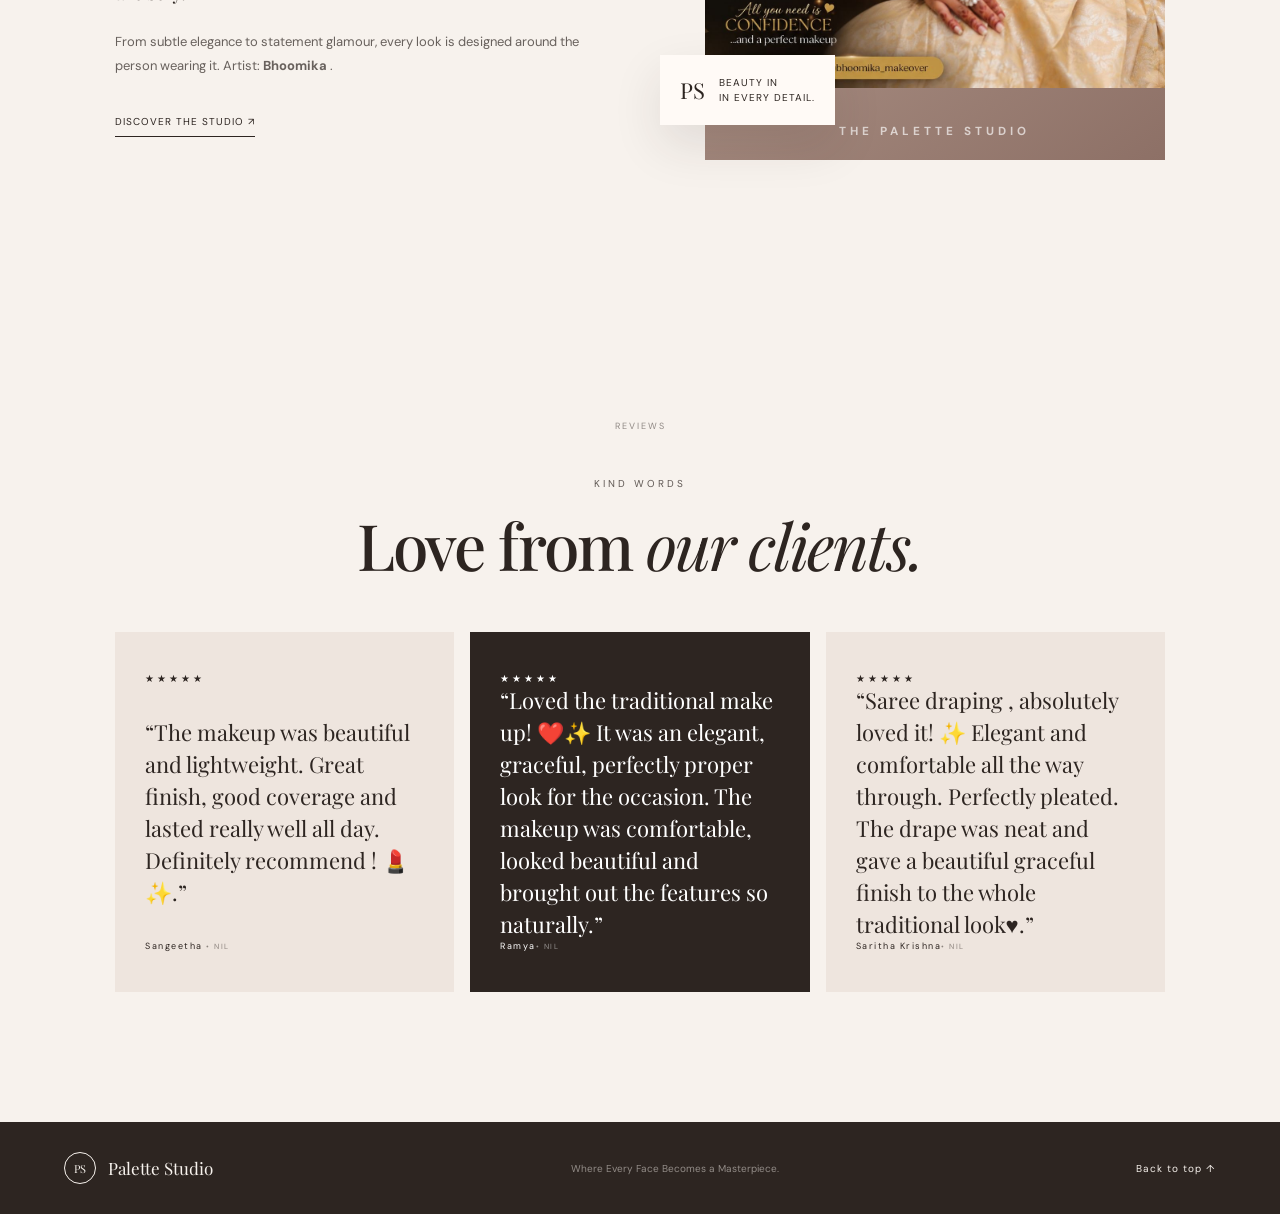
==== commit 2dd7d8b7: "Update index.html" ====
--- a/index.html
+++ b/index.html
@@ -61,9 +61,9 @@
 <section class="reviews section landing-section" id="reviews">
 <div class="section-heading centered reveal"><div class="section-number">REVIEWS</div><p class="eyebrow">KIND WORDS</p><h2>Love from <em>our clients.</em></h2></div>
 <div class="review-grid">
-<blockquote class="review reveal"><span>★★★★★</span><p>“NIL — Replace this with a real client review.”</p><footer>CLIENT NAME <small>• NIL</small></footer></blockquote>
-<blockquote class="review featured reveal"><span>★★★★★</span><p>“NIL — Replace this with a real client review.”</p><footer>CLIENT NAME <small>• NIL</small></footer></blockquote>
-<blockquote class="review reveal"><span>★★★★★</span><p>“NIL — Replace this with a real client review.”</p><footer>CLIENT NAME <small>• NIL</small></footer></blockquote>
+<blockquote class="review reveal"><span>★★★★★</span><p>“The makeup was beautiful and lightweight. Great finish, good coverage and lasted really well all day. Definitely recommend ! 💄✨.”</p><footer>Sangeetha <small>• NIL</small></footer></blockquote>
+<blockquote class="review featured reveal"><span>★★★★★</span><p>“Loved the traditional make up! ❤️✨ It was an elegant, graceful, perfectly proper look for the occasion. The makeup was comfortable, looked beautiful and brought out the features so naturally.”</p><footer>Ramya<small>• NIL</small></footer></blockquote>
+<blockquote class="review reveal"><span>★★★★★</span><p>“Saree draping , absolutely loved it! ✨ Elegant and comfortable all the way through. Perfectly pleated. The drape was neat and gave a beautiful graceful finish to the whole traditional look♥️.”</p><footer>Saritha Krishna<small>• NIL</small></footer></blockquote>
 </div>
 </section></main>
 <footer class="footer">
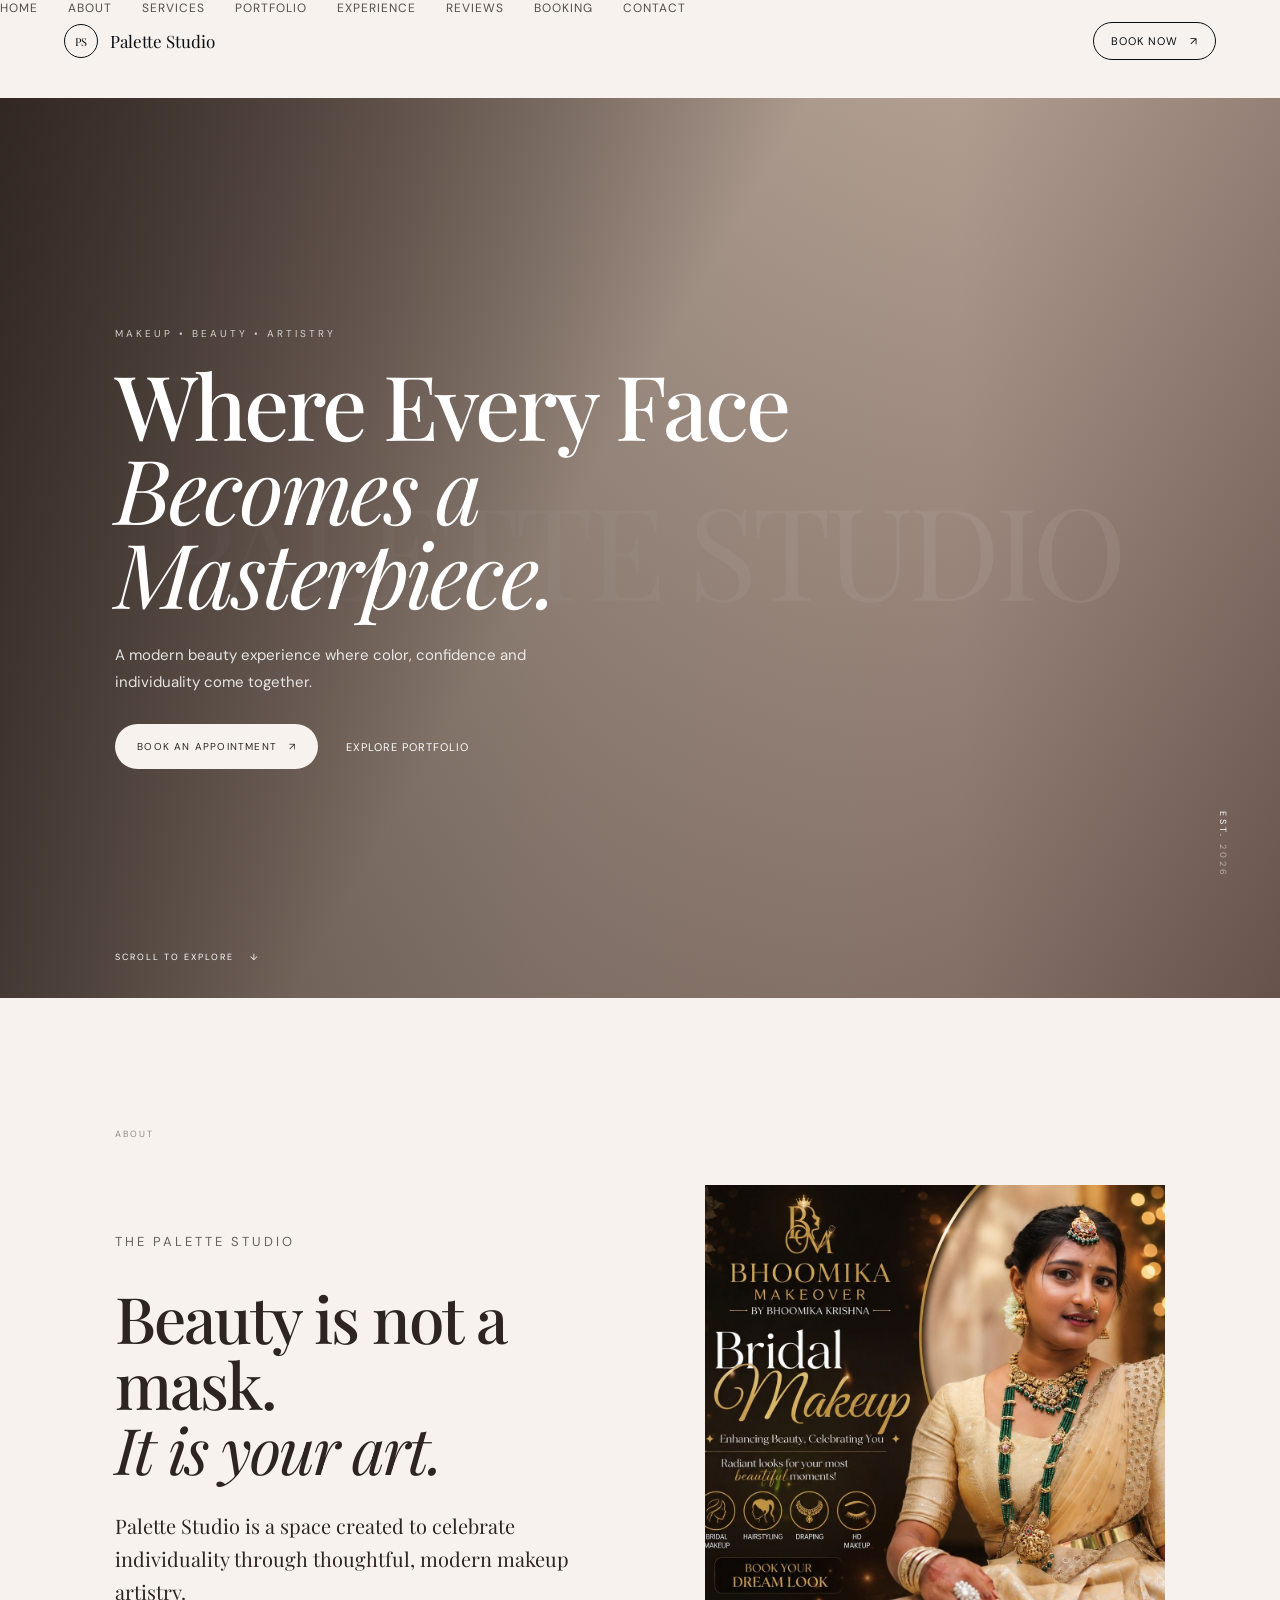
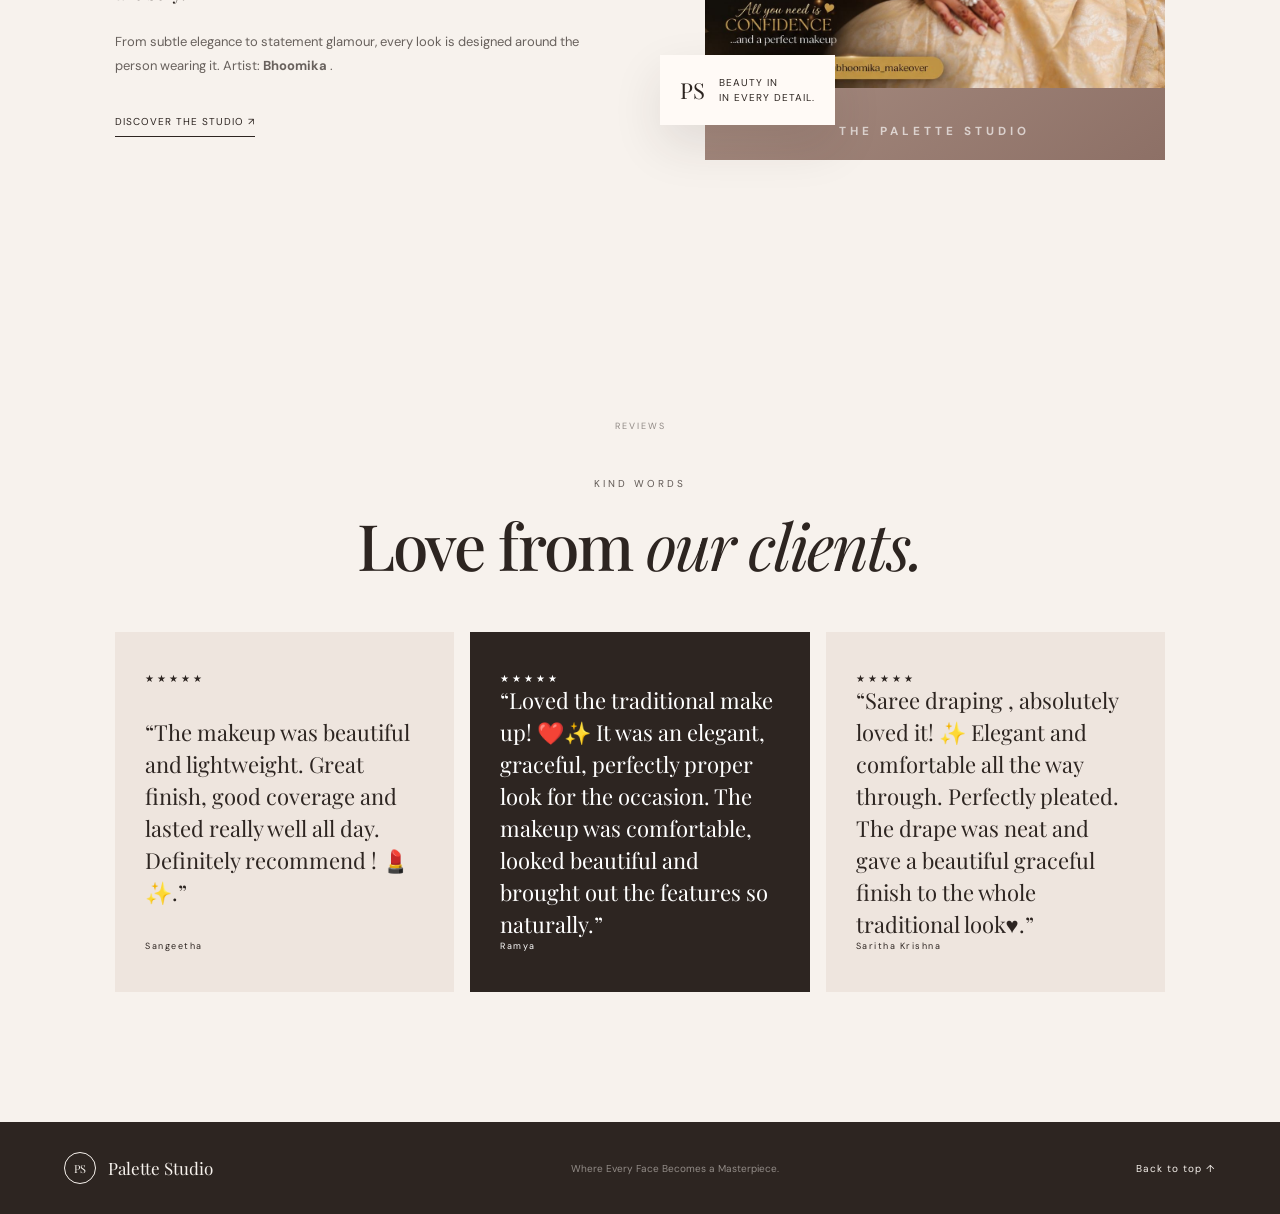
==== commit 7c0c90ba: "Update index.html" ====
--- a/index.html
+++ b/index.html
@@ -61,9 +61,9 @@
 <section class="reviews section landing-section" id="reviews">
 <div class="section-heading centered reveal"><div class="section-number">REVIEWS</div><p class="eyebrow">KIND WORDS</p><h2>Love from <em>our clients.</em></h2></div>
 <div class="review-grid">
-<blockquote class="review reveal"><span>★★★★★</span><p>“The makeup was beautiful and lightweight. Great finish, good coverage and lasted really well all day. Definitely recommend ! 💄✨.”</p><footer>Sangeetha <small>• NIL</small></footer></blockquote>
-<blockquote class="review featured reveal"><span>★★★★★</span><p>“Loved the traditional make up! ❤️✨ It was an elegant, graceful, perfectly proper look for the occasion. The makeup was comfortable, looked beautiful and brought out the features so naturally.”</p><footer>Ramya<small>• NIL</small></footer></blockquote>
-<blockquote class="review reveal"><span>★★★★★</span><p>“Saree draping , absolutely loved it! ✨ Elegant and comfortable all the way through. Perfectly pleated. The drape was neat and gave a beautiful graceful finish to the whole traditional look♥️.”</p><footer>Saritha Krishna<small>• NIL</small></footer></blockquote>
+<blockquote class="review reveal"><span>★★★★★</span><p>“The makeup was beautiful and lightweight. Great finish, good coverage and lasted really well all day. Definitely recommend ! 💄✨.”</p><footer>Sangeetha <small></small></footer></blockquote>
+<blockquote class="review featured reveal"><span>★★★★★</span><p>“Loved the traditional make up! ❤️✨ It was an elegant, graceful, perfectly proper look for the occasion. The makeup was comfortable, looked beautiful and brought out the features so naturally.”</p><footer>Ramya<small></small></footer></blockquote>
+<blockquote class="review reveal"><span>★★★★★</span><p>“Saree draping , absolutely loved it! ✨ Elegant and comfortable all the way through. Perfectly pleated. The drape was neat and gave a beautiful graceful finish to the whole traditional look♥️.”</p><footer>Saritha Krishna<small></small></footer></blockquote>
 </div>
 </section></main>
 <footer class="footer">
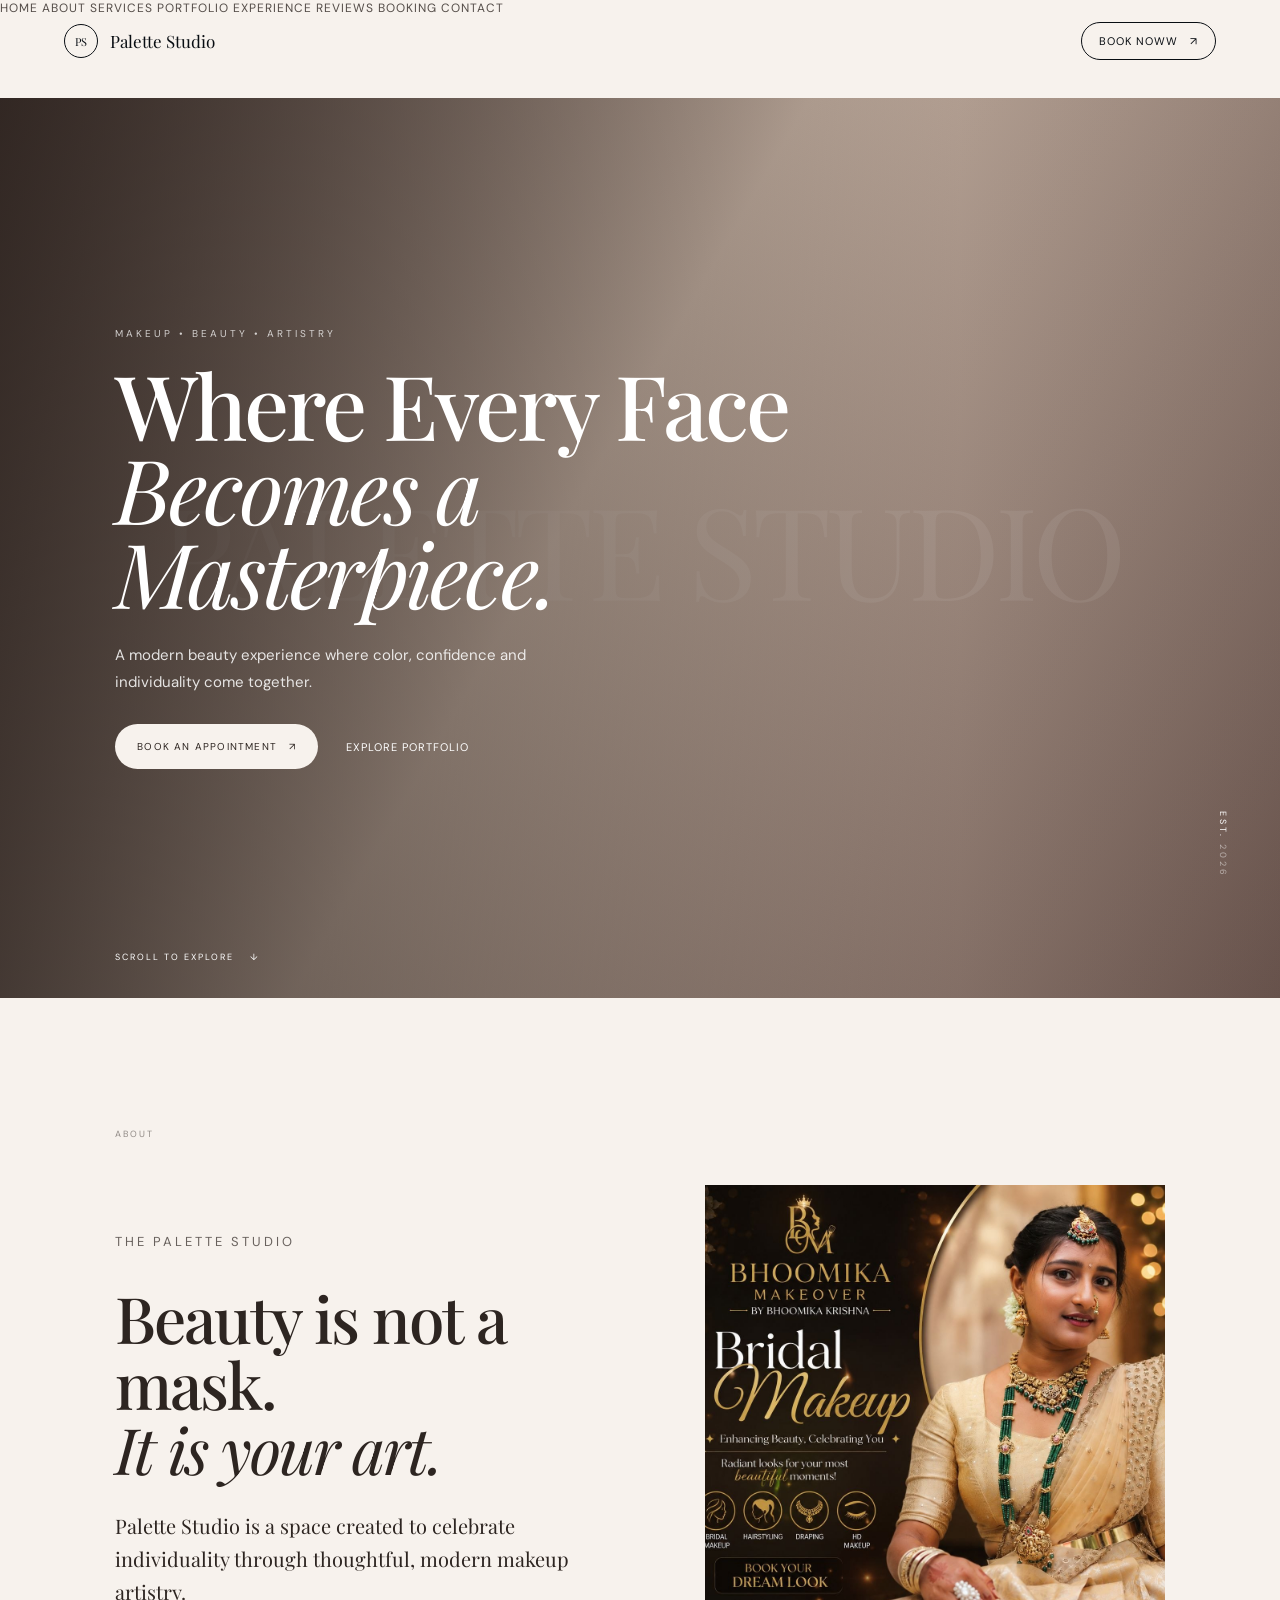
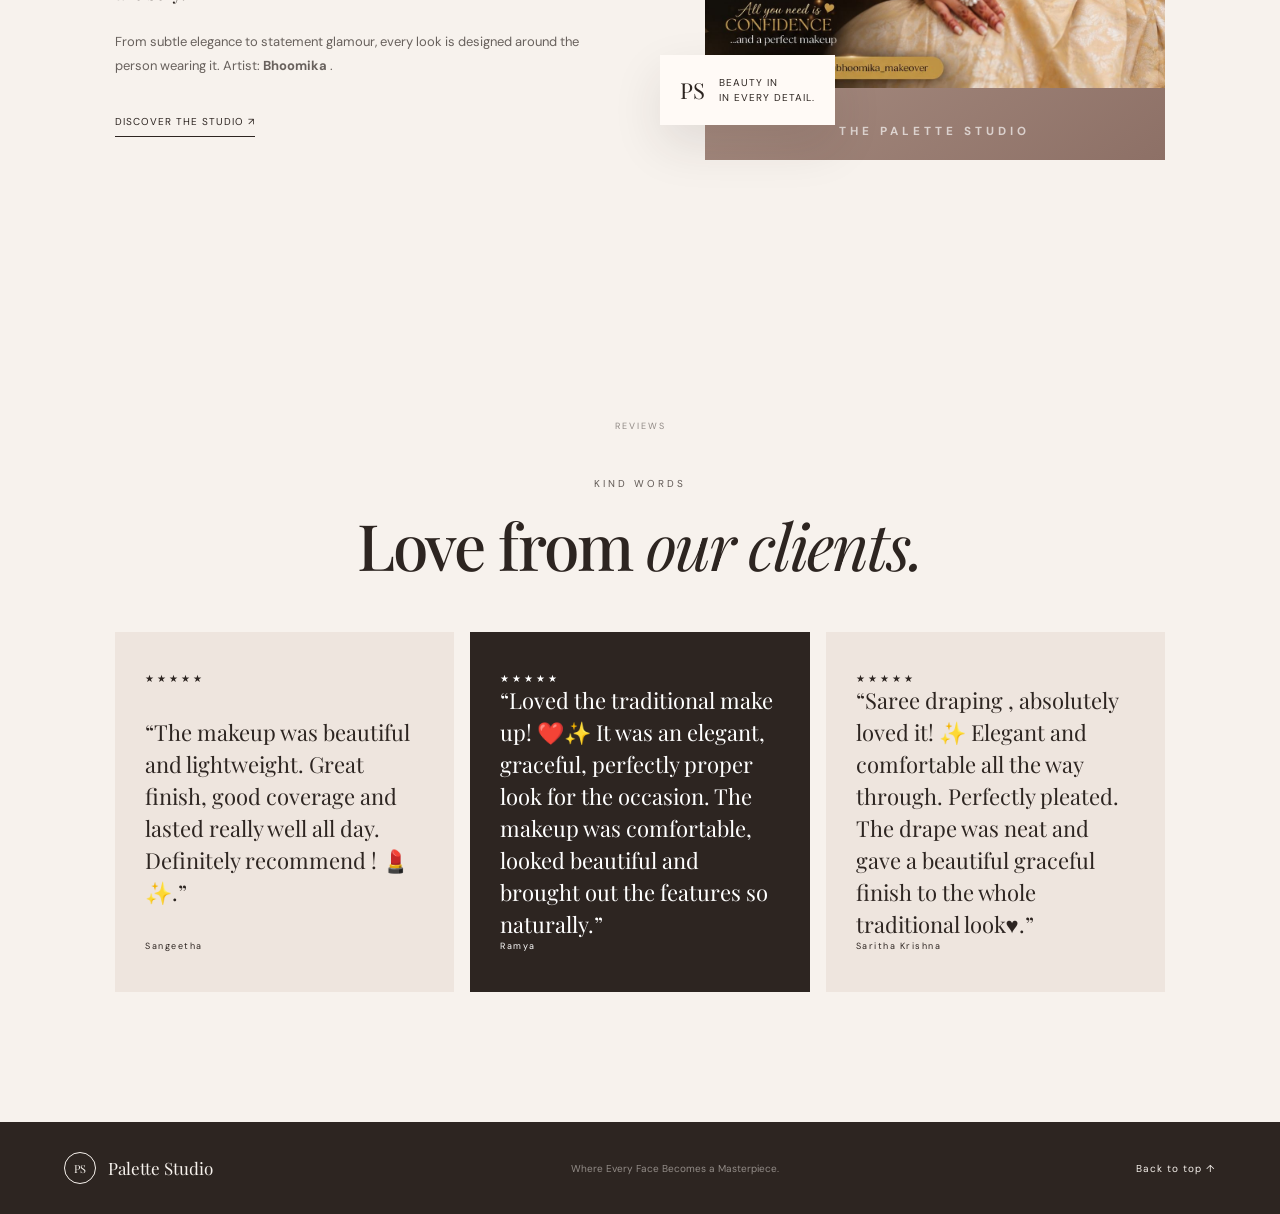
==== commit f52576d1: "Update index.html" ====
--- a/index.html
+++ b/index.html
@@ -10,10 +10,12 @@
 <div class="loader"><div class="loader-logo">PS</div><span>Palette Studio</span></div>
 <header class="site-header">
 <a class="brand" href="index.html#home"><span class="brand-mark">PS</span><span>Palette Studio</span></a>
-<a class="nav-cta" href="booking.html">Book Now<span>↗</span></a>
+<a class="nav-cta" href="booking.html">Book Noww<span>↗</span></a>
 <button aria-expanded="false" aria-label="Open menu" class="menu-toggle" id="menuToggle"><span></span><span></span></button>
 </header>
+
 <nav aria-label="Main navigation" class="nav" id="nav">
+  <center>
 <a href="index.html#home">Home</a>
 <a href="index.html#about">About</a>
 <a href="services.html">Services</a>
@@ -22,7 +24,9 @@
 <a href="index.html#reviews">Reviews</a>
 <a href="booking.html">Booking</a>
 <a href="contact.html">Contact</a>
+    </center>
 </nav>
+
 <main class="page-main"><section class="hero landing-section" id="home">
 <div class="hero-image"></div>
 <div class="hero-overlay"></div>
--- a/style.css
+++ b/style.css
@@ -117,6 +117,9 @@
   .footer p{order:initial;width:auto;}
 }
 
+
+
+
 /* =========================================================
    TRUE MULTI-PAGE NAVIGATION
    ========================================================= */
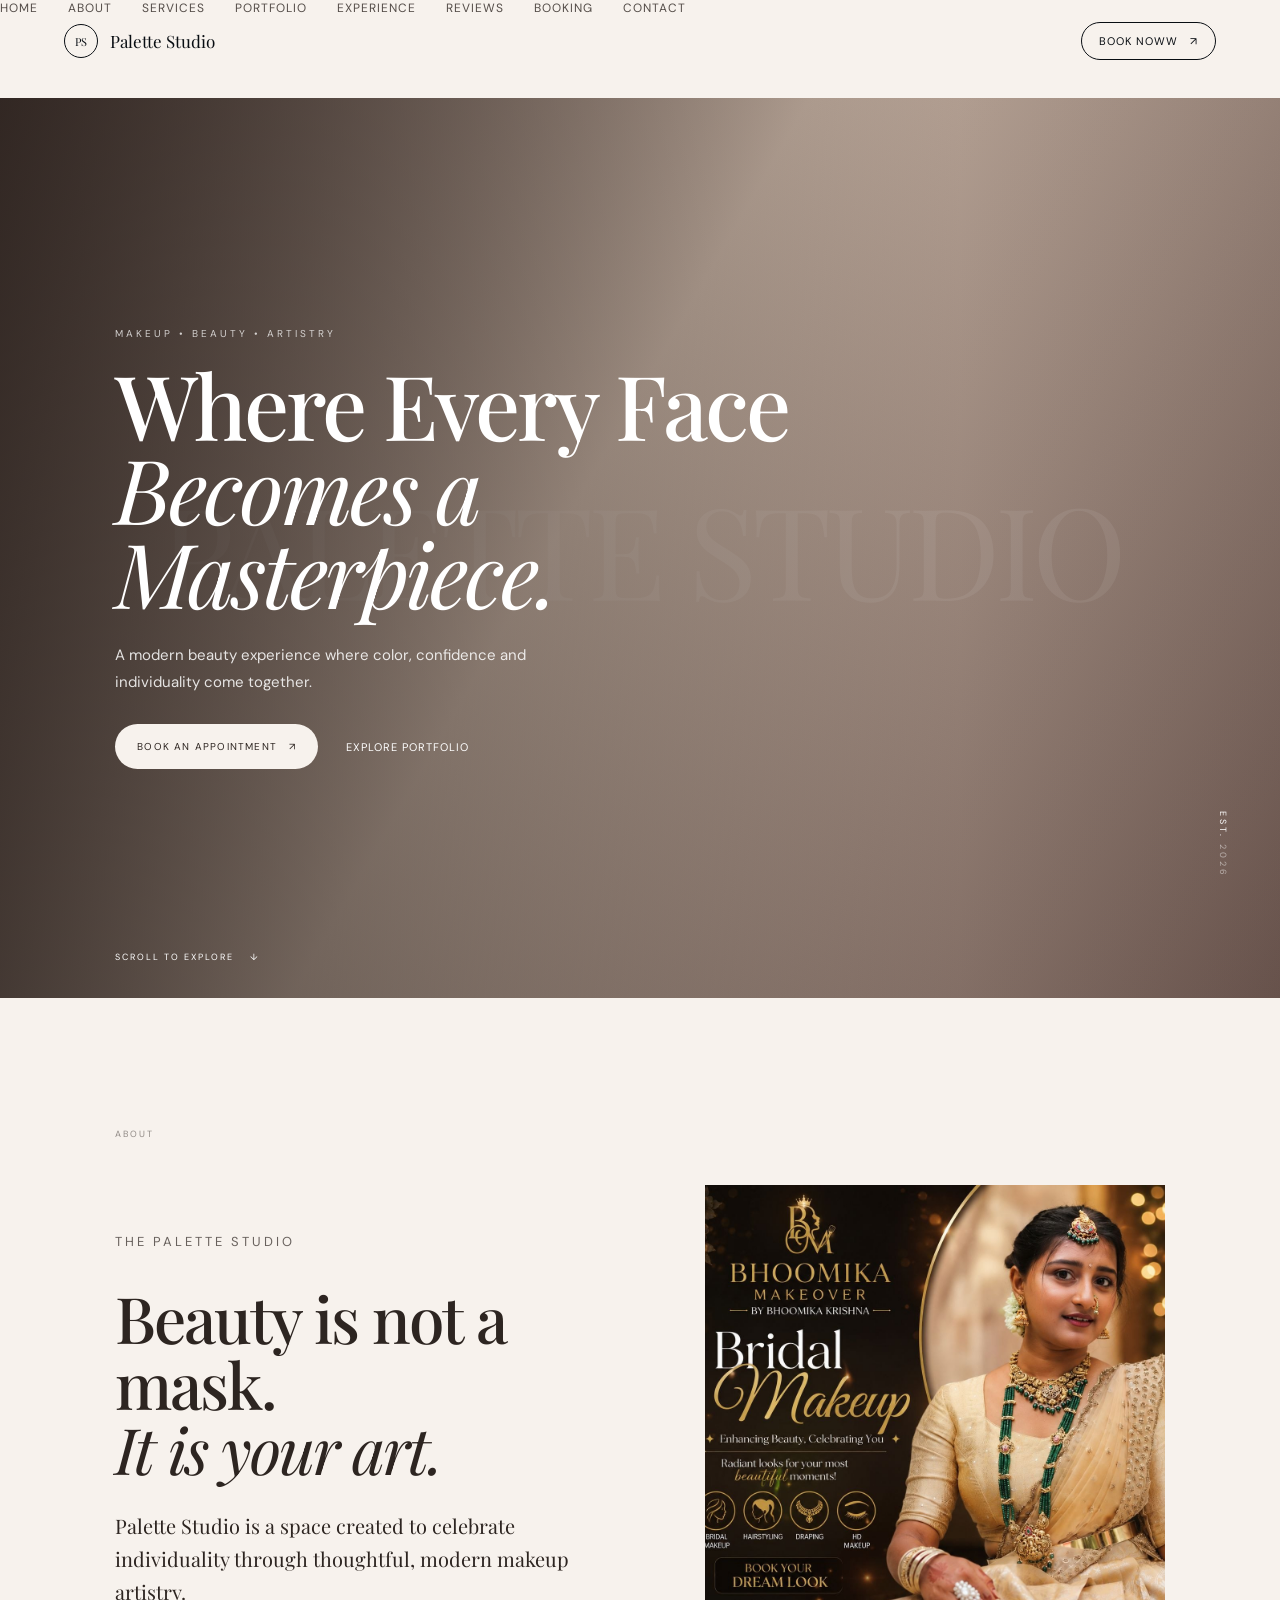
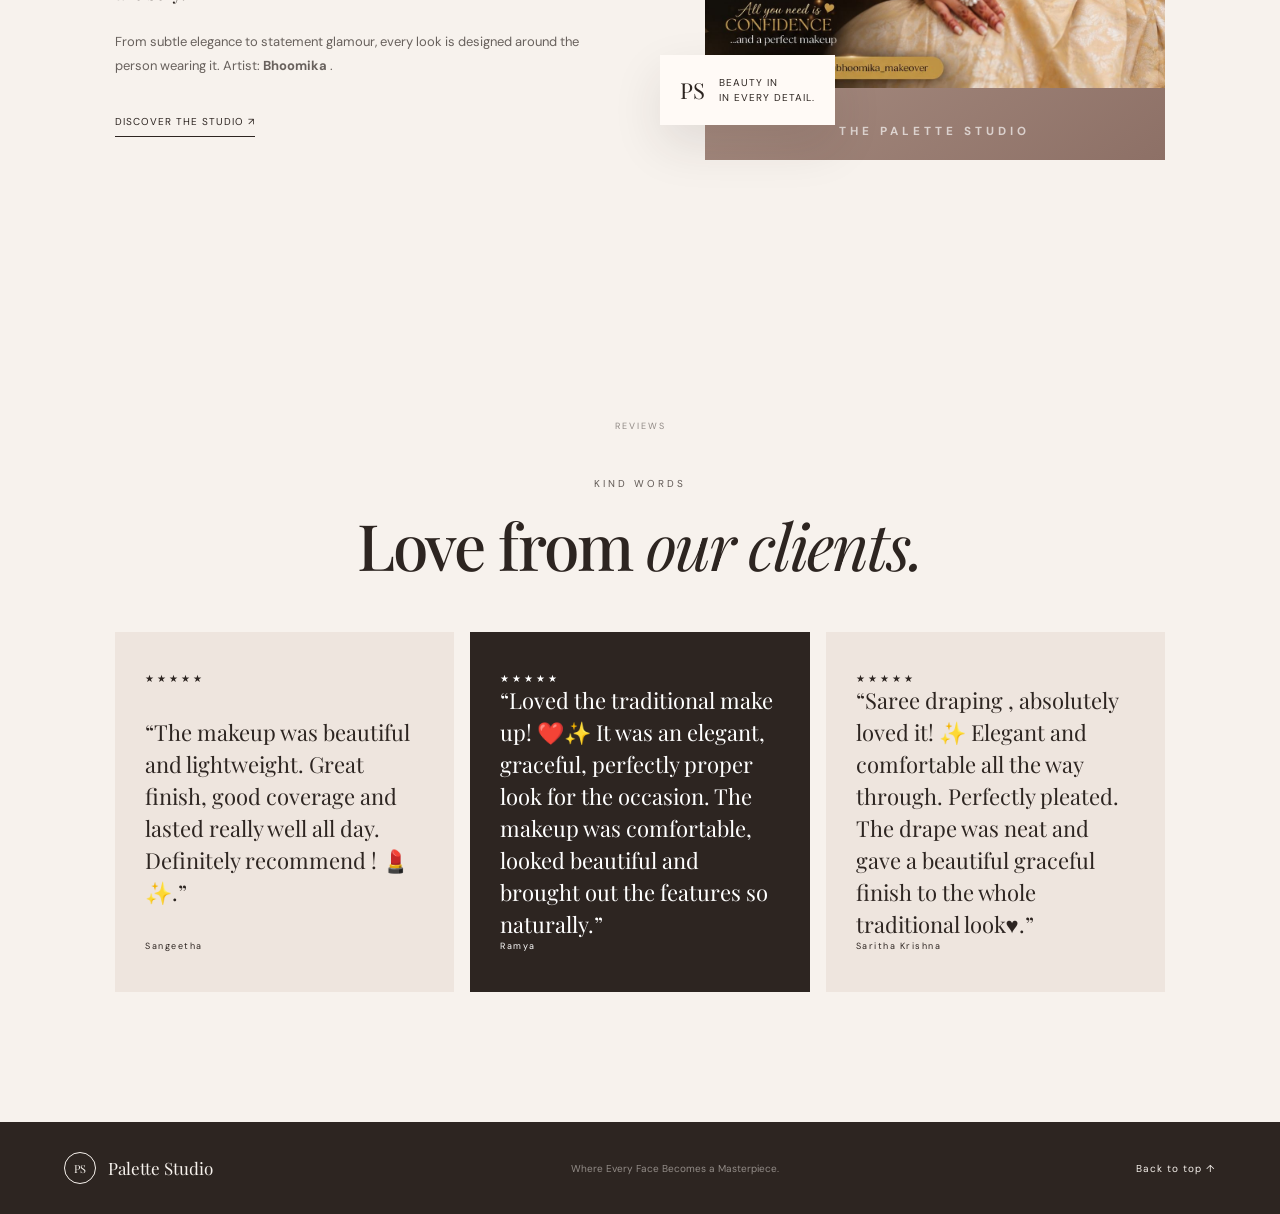
==== commit 89be6865: "Update index.html" ====
--- a/index.html
+++ b/index.html
@@ -15,7 +15,6 @@
 </header>
 
 <nav aria-label="Main navigation" class="nav" id="nav">
-  <center>
 <a href="index.html#home">Home</a>
 <a href="index.html#about">About</a>
 <a href="services.html">Services</a>
@@ -24,7 +23,6 @@
 <a href="index.html#reviews">Reviews</a>
 <a href="booking.html">Booking</a>
 <a href="contact.html">Contact</a>
-    </center>
 </nav>
 
 <main class="page-main"><section class="hero landing-section" id="home">
